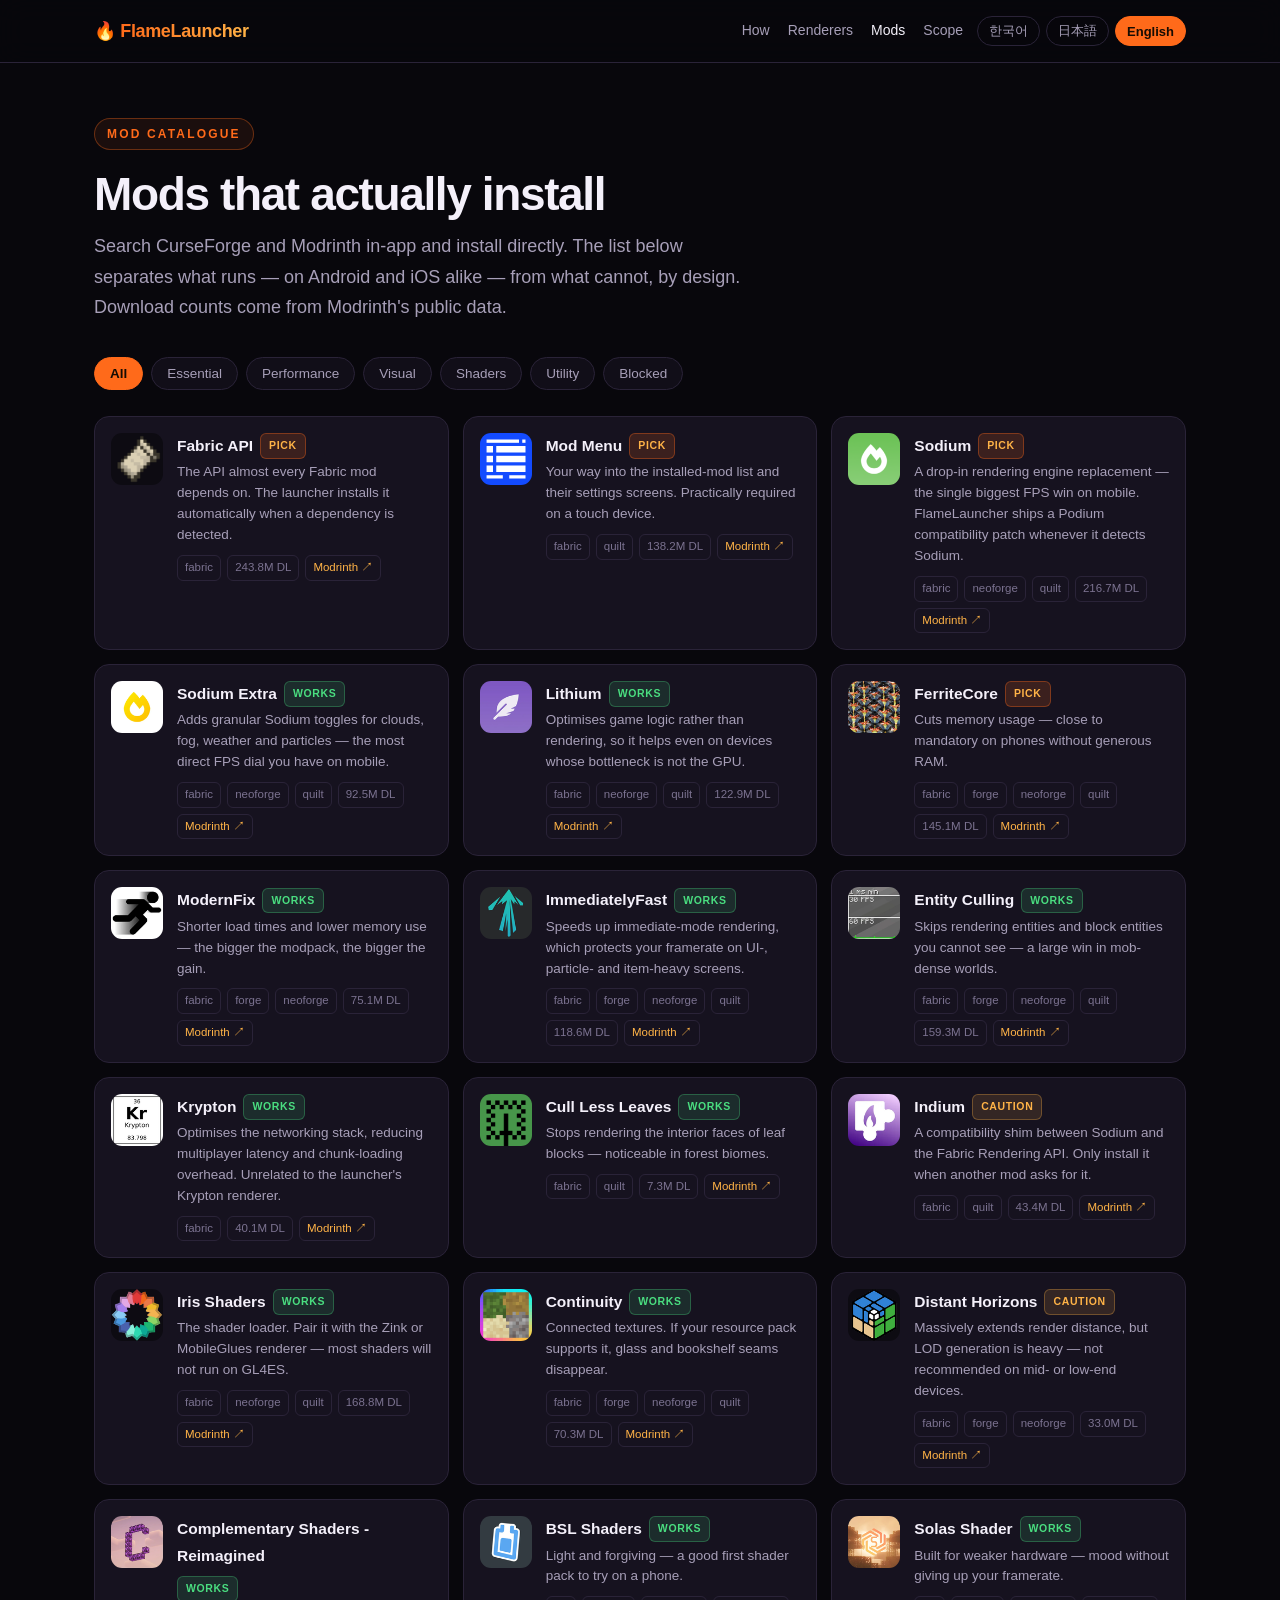
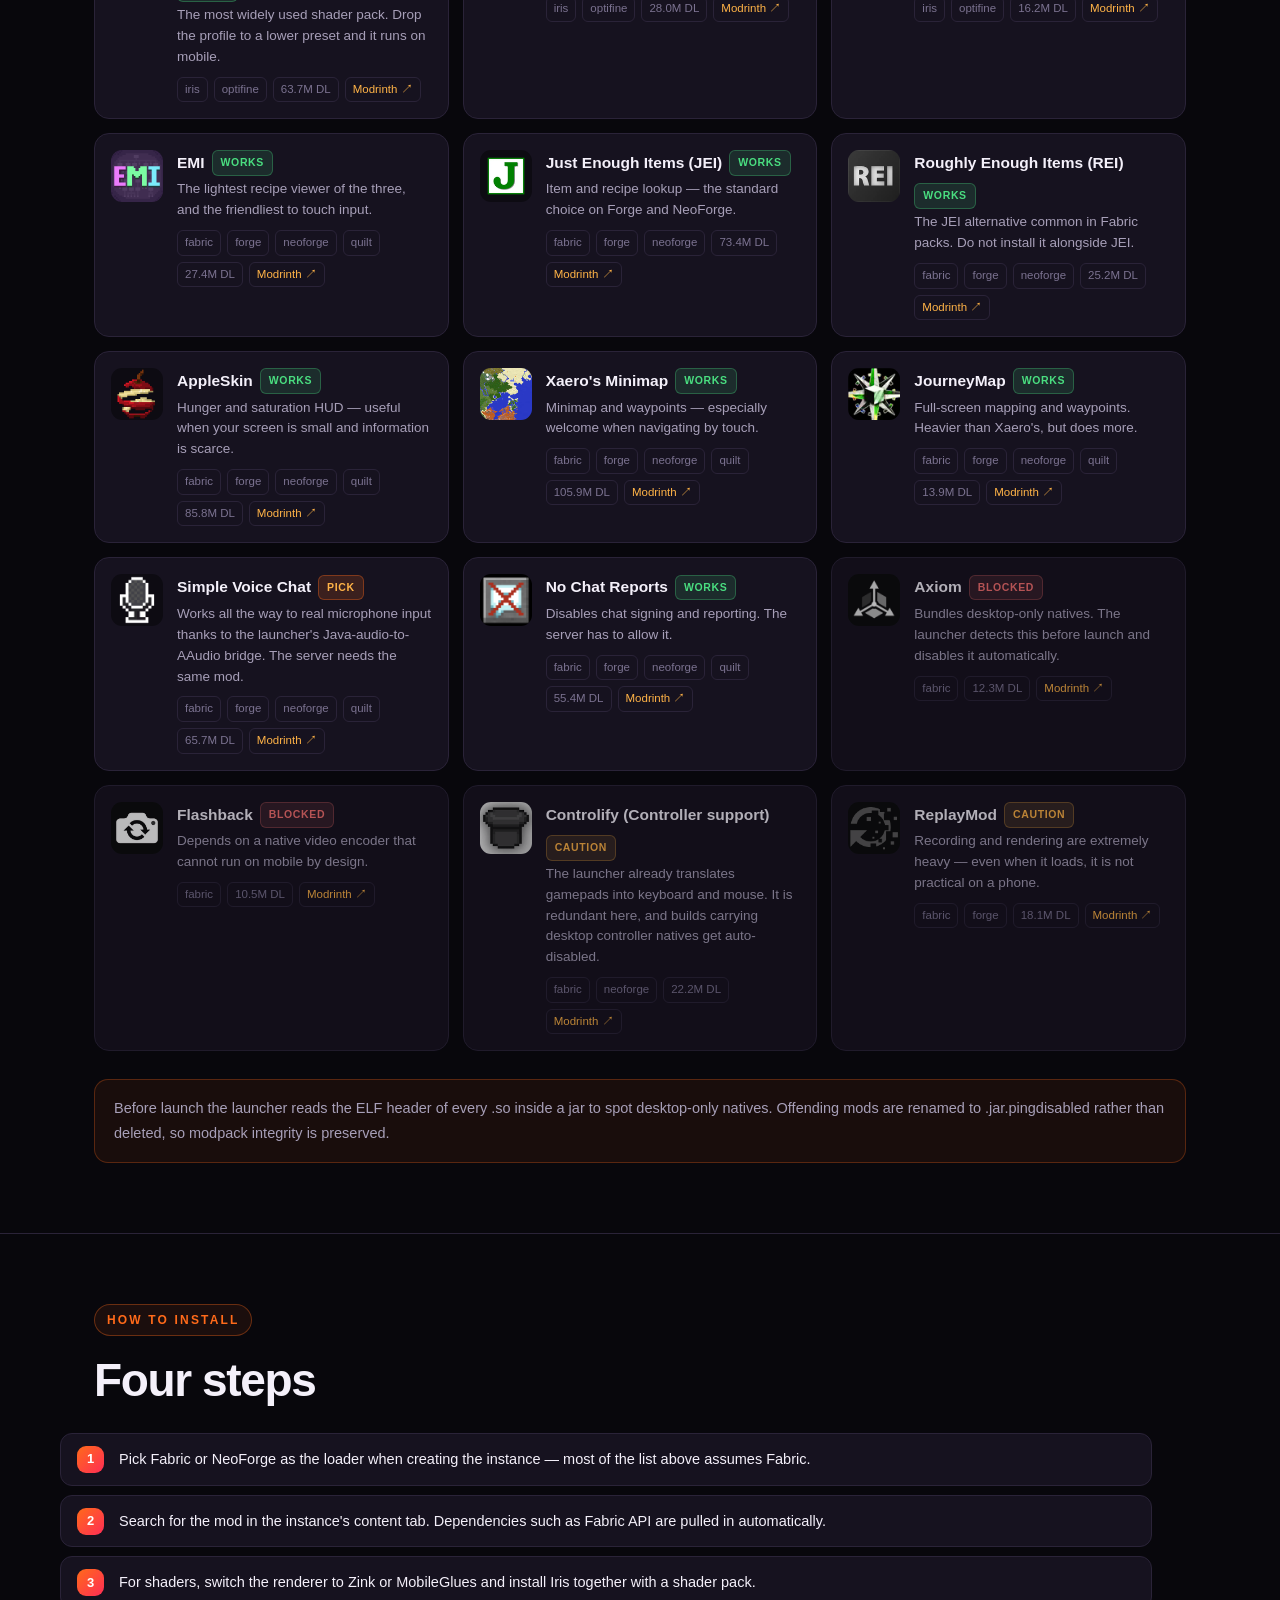
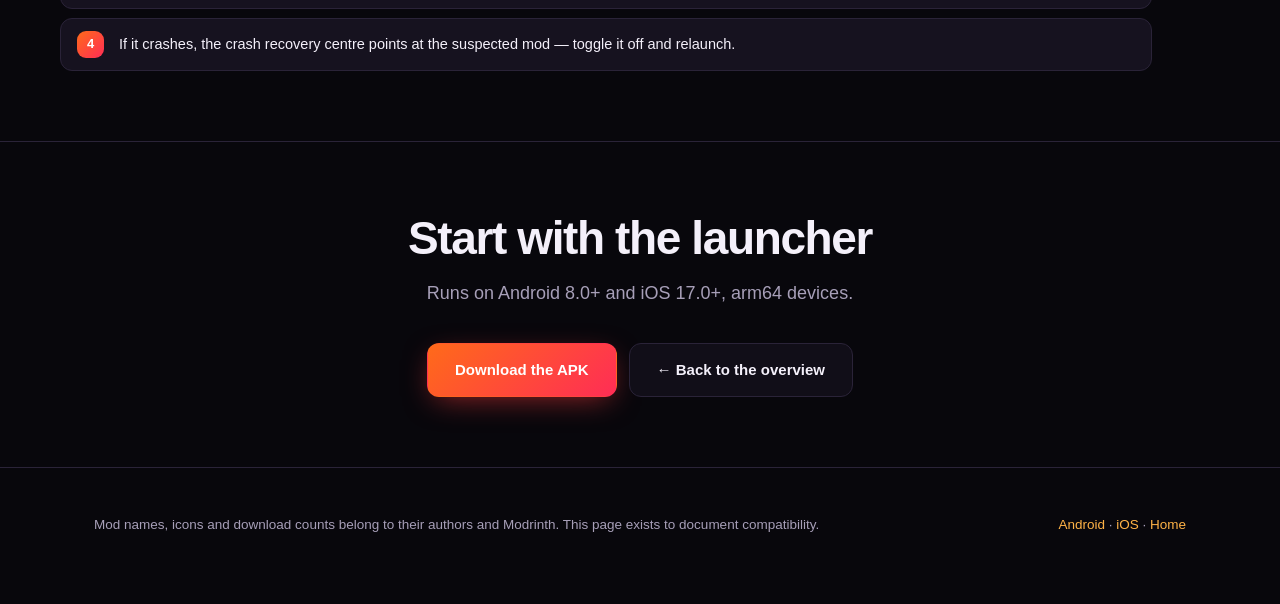
==== mods.html @ 9fa82dcd "feat: 소개 사이트를 안드로이드·iOS 양쪽으로 확장 기존 사이트는 안드로이드 전용이었다. 두 앱이 같은 규칙으로 도는 만큼 한 페이지에 묶되, OS 가 허락하는 범위가 다른 " ====
<!doctype html>
<html lang="ko">
<head>
<meta charset="utf-8">
<meta name="viewport" content="width=device-width, initial-scale=1">
<title>설치 가능한 모드 — FlameLauncher</title>
<meta name="description" content="FlameLauncher 에서 실제로 동작하는 모드와 셰이더팩, 그리고 원리적으로 실행되지 않는 모드 목록.">
<meta property="og:title" content="FlameLauncher — Mods that work">
<meta property="og:description" content="Which Minecraft mods actually run on Android and iOS through FlameLauncher, and which cannot.">
<link rel="icon" href="data:image/svg+xml,<svg xmlns='http://www.w3.org/2000/svg' viewBox='0 0 100 100'><text y='.9em' font-size='90'>🔥</text></svg>">
<link rel="stylesheet" href="style.css">
</head>
<body>

<div id="bar"></div>

<nav><div class="wrap">
  <a class="brand" href="./">🔥 <em>FlameLauncher</em></a>
  <div class="navlinks">
    <a href="./#how"    data-ko="구조"   data-ja="仕組み" data-en="How"></a>
    <a href="./#render" data-ko="렌더러" data-ja="レンダラー" data-en="Renderers"></a>
    <a href="mods.html" aria-current="page" data-ko="모드" data-ja="MOD" data-en="Mods"></a>
    <a href="./#scope"  data-ko="지원범위" data-ja="対応範囲" data-en="Scope"></a>
  </div>
  <div class="langs">
    <button data-lang="ko" aria-pressed="true">한국어</button>
    <button data-lang="ja" aria-pressed="false">日本語</button>
    <button data-lang="en" aria-pressed="false">English</button>
  </div>
</div></nav>

<section class="sec">
  <div class="wrap">
    <span class="kicker rv" data-ko="모드 카탈로그" data-ja="MOD カタログ" data-en="Mod catalogue"></span>
    <h2 class="rv" data-ko="실제로 설치되는 모드" data-ja="実際に導入できる MOD" data-en="Mods that actually install"></h2>
    <p class="lead rv"
       data-ko="앱 안에서 CurseForge · Modrinth 를 검색해 바로 설치합니다. 아래 목록은 안드로이드에서 동작이 확인된 것과, 원리적으로 안 되는 것을 구분해 정리한 것입니다. 다운로드 수는 Modrinth 공개 데이터 기준입니다."
       data-ja="アプリ内で CurseForge・Modrinth を検索してそのまま導入できます。以下は動作するものと、原理的に動かないものを分けた一覧です（Android・iOS 共通）。ダウンロード数は Modrinth の公開データに基づきます。"
       data-en="Search CurseForge and Modrinth in-app and install directly. The list below separates what runs — on Android and iOS alike — from what cannot, by design. Download counts come from Modrinth's public data."></p>

    <div class="filters rv">
      <button data-cat="all" aria-pressed="true" data-ko="전체" data-ja="すべて" data-en="All"></button>
      <button data-cat="core"    aria-pressed="false" data-ko="필수" data-ja="必須" data-en="Essential"></button>
      <button data-cat="perf"    aria-pressed="false" data-ko="성능" data-ja="性能" data-en="Performance"></button>
      <button data-cat="visual"  aria-pressed="false" data-ko="그래픽" data-ja="グラフィック" data-en="Visual"></button>
      <button data-cat="shader"  aria-pressed="false" data-ko="셰이더팩" data-ja="シェーダー" data-en="Shaders"></button>
      <button data-cat="util"    aria-pressed="false" data-ko="편의" data-ja="便利" data-en="Utility"></button>
      <button data-cat="blocked" aria-pressed="false" data-ko="호환 불가" data-ja="非対応" data-en="Blocked"></button>
    </div>

    <div class="mods">
      <div class="mod rv" id="fabric-api" data-cat="core all">
        <img src="img/mods/fabric-api.png" alt="Fabric API" loading="lazy" width="52" height="52">
        <div>
          <h3>Fabric API <span class="pill must" data-ko="추천" data-ja="おすすめ" data-en="Pick">추천</span></h3>
          <p data-ko="거의 모든 Fabric 모드가 전제로 삼는 API. 런처가 의존성을 감지하면 자동으로 설치합니다." data-ja="ほぼ全ての Fabric MOD が前提とする API。ランチャーが依存関係を検出すると自動で導入します。" data-en="The API almost every Fabric mod depends on. The launcher installs it automatically when a dependency is detected."></p>
          <div class="meta"><span>fabric</span><span>243.8M DL</span>
            <span><a href="https://modrinth.com/mod/fabric-api" target="_blank" rel="noopener">Modrinth ↗</a></span></div>
        </div>
      </div>
      <div class="mod rv" id="modmenu" data-cat="core all">
        <img src="img/mods/modmenu.png" alt="Mod Menu" loading="lazy" width="52" height="52">
        <div>
          <h3>Mod Menu <span class="pill must" data-ko="추천" data-ja="おすすめ" data-en="Pick">추천</span></h3>
          <p data-ko="설치한 모드 목록과 설정 화면으로 들어가는 입구. 터치 환경에서는 사실상 필수입니다." data-ja="導入済み MOD の一覧と設定画面への入口。タッチ環境では事実上必須です。" data-en="Your way into the installed-mod list and their settings screens. Practically required on a touch device."></p>
          <div class="meta"><span>fabric</span> <span>quilt</span><span>138.2M DL</span>
            <span><a href="https://modrinth.com/mod/modmenu" target="_blank" rel="noopener">Modrinth ↗</a></span></div>
        </div>
      </div>
      <div class="mod rv" id="sodium" data-cat="perf all">
        <img src="img/mods/sodium.webp" alt="Sodium" loading="lazy" width="52" height="52">
        <div>
          <h3>Sodium <span class="pill must" data-ko="추천" data-ja="おすすめ" data-en="Pick">추천</span></h3>
          <p data-ko="렌더링 엔진 교체. 모바일에서 체감 차이가 가장 큰 모드입니다. FlameLauncher 는 Sodium 을 감지하면 Podium 호환 패치를 함께 넣어줍니다." data-ja="レンダリングエンジンの置き換え。モバイルで最も体感差が大きい MOD です。FlameLauncher は Sodium を検出すると Podium 互換パッチを同梱します。" data-en="A drop-in rendering engine replacement — the single biggest FPS win on mobile. FlameLauncher ships a Podium compatibility patch whenever it detects Sodium."></p>
          <div class="meta"><span>fabric</span> <span>neoforge</span> <span>quilt</span><span>216.7M DL</span>
            <span><a href="https://modrinth.com/mod/sodium" target="_blank" rel="noopener">Modrinth ↗</a></span></div>
        </div>
      </div>
      <div class="mod rv" id="sodium-extra" data-cat="perf visual all">
        <img src="img/mods/sodium-extra.webp" alt="Sodium Extra" loading="lazy" width="52" height="52">
        <div>
          <h3>Sodium Extra <span class="pill good" data-ko="동작" data-ja="動作" data-en="Works">동작</span></h3>
          <p data-ko="Sodium 부가 옵션. 구름 · 안개 · 날씨 · 파티클을 개별로 끌 수 있어 모바일 FPS 조정에 직접 쓰입니다." data-ja="Sodium の追加オプション。雲・霧・天候・パーティクルを個別に切れるので、モバイルの FPS 調整に直結します。" data-en="Adds granular Sodium toggles for clouds, fog, weather and particles — the most direct FPS dial you have on mobile."></p>
          <div class="meta"><span>fabric</span> <span>neoforge</span> <span>quilt</span><span>92.5M DL</span>
            <span><a href="https://modrinth.com/mod/sodium-extra" target="_blank" rel="noopener">Modrinth ↗</a></span></div>
        </div>
      </div>
      <div class="mod rv" id="lithium" data-cat="perf all">
        <img src="img/mods/lithium.webp" alt="Lithium" loading="lazy" width="52" height="52">
        <div>
          <h3>Lithium <span class="pill good" data-ko="동작" data-ja="動作" data-en="Works">동작</span></h3>
          <p data-ko="게임 로직 최적화. 렌더링이 아니라 틱 처리를 줄여서, GPU 가 약한 기기에서도 효과가 있습니다." data-ja="ゲームロジックの最適化。描画ではなくティック処理を軽くするため、GPU が弱い端末でも効果があります。" data-en="Optimises game logic rather than rendering, so it helps even on devices whose bottleneck is not the GPU."></p>
          <div class="meta"><span>fabric</span> <span>neoforge</span> <span>quilt</span><span>122.9M DL</span>
            <span><a href="https://modrinth.com/mod/lithium" target="_blank" rel="noopener">Modrinth ↗</a></span></div>
        </div>
      </div>
      <div class="mod rv" id="ferrite-core" data-cat="perf all">
        <img src="img/mods/ferrite-core.webp" alt="FerriteCore" loading="lazy" width="52" height="52">
        <div>
          <h3>FerriteCore <span class="pill must" data-ko="추천" data-ja="おすすめ" data-en="Pick">추천</span></h3>
          <p data-ko="메모리 사용량 감소. 램이 넉넉하지 않은 폰에서는 사실상 필수입니다." data-ja="メモリ使用量の削減。RAM に余裕のないスマホでは事実上必須です。" data-en="Cuts memory usage — close to mandatory on phones without generous RAM."></p>
          <div class="meta"><span>fabric</span> <span>forge</span> <span>neoforge</span> <span>quilt</span><span>145.1M DL</span>
            <span><a href="https://modrinth.com/mod/ferrite-core" target="_blank" rel="noopener">Modrinth ↗</a></span></div>
        </div>
      </div>
      <div class="mod rv" id="modernfix" data-cat="perf all">
        <img src="img/mods/modernfix.webp" alt="ModernFix" loading="lazy" width="52" height="52">
        <div>
          <h3>ModernFix <span class="pill good" data-ko="동작" data-ja="動作" data-en="Works">동작</span></h3>
          <p data-ko="로딩 시간 단축과 메모리 절감. 모드팩이 클수록 차이가 커집니다." data-ja="起動時間の短縮とメモリ削減。モドパックが大きいほど差が出ます。" data-en="Shorter load times and lower memory use — the bigger the modpack, the bigger the gain."></p>
          <div class="meta"><span>fabric</span> <span>forge</span> <span>neoforge</span><span>75.1M DL</span>
            <span><a href="https://modrinth.com/mod/modernfix" target="_blank" rel="noopener">Modrinth ↗</a></span></div>
        </div>
      </div>
      <div class="mod rv" id="immediatelyfast" data-cat="perf all">
        <img src="img/mods/immediatelyfast.webp" alt="ImmediatelyFast" loading="lazy" width="52" height="52">
        <div>
          <h3>ImmediatelyFast <span class="pill good" data-ko="동작" data-ja="動作" data-en="Works">동작</span></h3>
          <p data-ko="즉시 모드 렌더링 가속. UI · 파티클 · 아이템 표시가 많은 화면에서 프레임을 지켜줍니다." data-ja="イミディエイトモード描画の高速化。UI・パーティクル・アイテム表示が多い場面でフレームを守ります。" data-en="Speeds up immediate-mode rendering, which protects your framerate on UI-, particle- and item-heavy screens."></p>
          <div class="meta"><span>fabric</span> <span>forge</span> <span>neoforge</span> <span>quilt</span><span>118.6M DL</span>
            <span><a href="https://modrinth.com/mod/immediatelyfast" target="_blank" rel="noopener">Modrinth ↗</a></span></div>
        </div>
      </div>
      <div class="mod rv" id="entityculling" data-cat="perf all">
        <img src="img/mods/entityculling.webp" alt="Entity Culling" loading="lazy" width="52" height="52">
        <div>
          <h3>Entity Culling <span class="pill good" data-ko="동작" data-ja="動作" data-en="Works">동작</span></h3>
          <p data-ko="보이지 않는 엔티티와 블록엔티티를 렌더에서 제외합니다. 몹이 많은 월드에서 효과가 큽니다." data-ja="見えないエンティティ・ブロックエンティティを描画から除外。Mob が多いワールドで効果的です。" data-en="Skips rendering entities and block entities you cannot see — a large win in mob-dense worlds."></p>
          <div class="meta"><span>fabric</span> <span>forge</span> <span>neoforge</span> <span>quilt</span><span>159.3M DL</span>
            <span><a href="https://modrinth.com/mod/entityculling" target="_blank" rel="noopener">Modrinth ↗</a></span></div>
        </div>
      </div>
      <div class="mod rv" id="krypton" data-cat="perf all">
        <img src="img/mods/krypton.webp" alt="Krypton" loading="lazy" width="52" height="52">
        <div>
          <h3>Krypton <span class="pill good" data-ko="동작" data-ja="動作" data-en="Works">동작</span></h3>
          <p data-ko="네트워크 스택 최적화. 멀티플레이 지연과 청크 수신 부하를 줄입니다. 런처의 Krypton 렌더러와는 다른 모드입니다." data-ja="ネットワークスタックの最適化。マルチプレイの遅延とチャンク受信の負荷を減らします。ランチャーの Krypton レンダラーとは別物です。" data-en="Optimises the networking stack, reducing multiplayer latency and chunk-loading overhead. Unrelated to the launcher&#x27;s Krypton renderer."></p>
          <div class="meta"><span>fabric</span><span>40.1M DL</span>
            <span><a href="https://modrinth.com/mod/krypton" target="_blank" rel="noopener">Modrinth ↗</a></span></div>
        </div>
      </div>
      <div class="mod rv" id="cull-less-leaves" data-cat="perf all">
        <img src="img/mods/cull-less-leaves.png" alt="Cull Less Leaves" loading="lazy" width="52" height="52">
        <div>
          <h3>Cull Less Leaves <span class="pill good" data-ko="동작" data-ja="動作" data-en="Works">동작</span></h3>
          <p data-ko="나뭇잎 내부 면을 렌더하지 않습니다. 숲 지역 프레임에 도움이 됩니다." data-ja="葉ブロックの内側の面を描画しません。森林バイオームのフレームに効きます。" data-en="Stops rendering the interior faces of leaf blocks — noticeable in forest biomes."></p>
          <div class="meta"><span>fabric</span> <span>quilt</span><span>7.3M DL</span>
            <span><a href="https://modrinth.com/mod/cull-less-leaves" target="_blank" rel="noopener">Modrinth ↗</a></span></div>
        </div>
      </div>
      <div class="mod rv" id="indium" data-cat="perf all">
        <img src="img/mods/indium.webp" alt="Indium" loading="lazy" width="52" height="52">
        <div>
          <h3>Indium <span class="pill care" data-ko="주의" data-ja="注意" data-en="Caution">주의</span></h3>
          <p data-ko="Sodium 과 Fabric Rendering API 를 이어주는 호환 레이어. 이걸 요구하는 모드가 있을 때만 넣으세요." data-ja="Sodium と Fabric Rendering API を繋ぐ互換レイヤー。これを要求する MOD がある場合だけ入れてください。" data-en="A compatibility shim between Sodium and the Fabric Rendering API. Only install it when another mod asks for it."></p>
          <div class="meta"><span>fabric</span> <span>quilt</span><span>43.4M DL</span>
            <span><a href="https://modrinth.com/mod/indium" target="_blank" rel="noopener">Modrinth ↗</a></span></div>
        </div>
      </div>
      <div class="mod rv" id="iris" data-cat="visual all">
        <img src="img/mods/iris.webp" alt="Iris Shaders" loading="lazy" width="52" height="52">
        <div>
          <h3>Iris Shaders <span class="pill good" data-ko="동작" data-ja="動作" data-en="Works">동작</span></h3>
          <p data-ko="셰이더 로더. Zink 또는 MobileGlues 렌더러와 함께 쓰세요. GL4ES 에서는 대부분의 셰이더가 동작하지 않습니다." data-ja="シェーダーローダー。Zink または MobileGlues レンダラーと併用してください。GL4ES ではほとんどのシェーダーが動きません。" data-en="The shader loader. Pair it with the Zink or MobileGlues renderer — most shaders will not run on GL4ES."></p>
          <div class="meta"><span>fabric</span> <span>neoforge</span> <span>quilt</span><span>168.8M DL</span>
            <span><a href="https://modrinth.com/mod/iris" target="_blank" rel="noopener">Modrinth ↗</a></span></div>
        </div>
      </div>
      <div class="mod rv" id="continuity" data-cat="visual all">
        <img src="img/mods/continuity.png" alt="Continuity" loading="lazy" width="52" height="52">
        <div>
          <h3>Continuity <span class="pill good" data-ko="동작" data-ja="動作" data-en="Works">동작</span></h3>
          <p data-ko="연결된 텍스처(CTM). 리소스팩이 지원하면 유리·책장 이음매가 사라집니다." data-ja="コネクテッドテクスチャ(CTM)。リソースパックが対応していればガラスや本棚の継ぎ目が消えます。" data-en="Connected textures. If your resource pack supports it, glass and bookshelf seams disappear."></p>
          <div class="meta"><span>fabric</span> <span>forge</span> <span>neoforge</span> <span>quilt</span><span>70.3M DL</span>
            <span><a href="https://modrinth.com/mod/continuity" target="_blank" rel="noopener">Modrinth ↗</a></span></div>
        </div>
      </div>
      <div class="mod rv" id="distanthorizons" data-cat="visual all">
        <img src="img/mods/distanthorizons.webp" alt="Distant Horizons" loading="lazy" width="52" height="52">
        <div>
          <h3>Distant Horizons <span class="pill care" data-ko="주의" data-ja="注意" data-en="Caution">주의</span></h3>
          <p data-ko="렌더 거리를 크게 늘립니다. 다만 LOD 생성이 무거워 중저가 기기에서는 권장하지 않습니다." data-ja="描画距離を大幅に伸ばします。ただし LOD 生成が重く、ミドル〜ローエンド端末では推奨しません。" data-en="Massively extends render distance, but LOD generation is heavy — not recommended on mid- or low-end devices."></p>
          <div class="meta"><span>fabric</span> <span>forge</span> <span>neoforge</span><span>33.0M DL</span>
            <span><a href="https://modrinth.com/mod/distanthorizons" target="_blank" rel="noopener">Modrinth ↗</a></span></div>
        </div>
      </div>
      <div class="mod rv" id="complementary-reimagined" data-cat="shader all">
        <img src="img/mods/complementary-reimagined.webp" alt="Complementary Shaders - Reimagined" loading="lazy" width="52" height="52">
        <div>
          <h3>Complementary Shaders - Reimagined <span class="pill good" data-ko="동작" data-ja="動作" data-en="Works">동작</span></h3>
          <p data-ko="가장 널리 쓰이는 셰이더팩. 프로필을 낮게 잡으면 모바일에서도 돌아갑니다." data-ja="最も広く使われているシェーダーパック。プロファイルを低く設定すればモバイルでも動きます。" data-en="The most widely used shader pack. Drop the profile to a lower preset and it runs on mobile."></p>
          <div class="meta"><span>iris</span> <span>optifine</span><span>63.7M DL</span>
            <span><a href="https://modrinth.com/shader/complementary-reimagined" target="_blank" rel="noopener">Modrinth ↗</a></span></div>
        </div>
      </div>
      <div class="mod rv" id="bsl-shaders" data-cat="shader all">
        <img src="img/mods/bsl-shaders.webp" alt="BSL Shaders" loading="lazy" width="52" height="52">
        <div>
          <h3>BSL Shaders <span class="pill good" data-ko="동작" data-ja="動作" data-en="Works">동작</span></h3>
          <p data-ko="가볍고 무난한 셰이더팩. 모바일 셰이더 입문에 적당합니다." data-ja="軽くて無難なシェーダーパック。モバイルでシェーダーを試す入門に向いています。" data-en="Light and forgiving — a good first shader pack to try on a phone."></p>
          <div class="meta"><span>iris</span> <span>optifine</span><span>28.0M DL</span>
            <span><a href="https://modrinth.com/shader/bsl-shaders" target="_blank" rel="noopener">Modrinth ↗</a></span></div>
        </div>
      </div>
      <div class="mod rv" id="solas-shader" data-cat="shader all">
        <img src="img/mods/solas-shader.webp" alt="Solas Shader" loading="lazy" width="52" height="52">
        <div>
          <h3>Solas Shader <span class="pill good" data-ko="동작" data-ja="動作" data-en="Works">동작</span></h3>
          <p data-ko="저사양 지향 셰이더팩. 프레임을 지키면서 분위기를 바꾸고 싶을 때." data-ja="低スペック志向のシェーダーパック。フレームを保ちつつ雰囲気を変えたいときに。" data-en="Built for weaker hardware — mood without giving up your framerate."></p>
          <div class="meta"><span>iris</span> <span>optifine</span><span>16.2M DL</span>
            <span><a href="https://modrinth.com/shader/solas-shader" target="_blank" rel="noopener">Modrinth ↗</a></span></div>
        </div>
      </div>
      <div class="mod rv" id="emi" data-cat="util all">
        <img src="img/mods/emi.webp" alt="EMI" loading="lazy" width="52" height="52">
        <div>
          <h3>EMI <span class="pill good" data-ko="동작" data-ja="動作" data-en="Works">동작</span></h3>
          <p data-ko="가장 가벼운 레시피 뷰어. 터치 조작과 궁합이 좋습니다." data-ja="最も軽量なレシピビューア。タッチ操作との相性が良いです。" data-en="The lightest recipe viewer of the three, and the friendliest to touch input."></p>
          <div class="meta"><span>fabric</span> <span>forge</span> <span>neoforge</span> <span>quilt</span><span>27.4M DL</span>
            <span><a href="https://modrinth.com/mod/emi" target="_blank" rel="noopener">Modrinth ↗</a></span></div>
        </div>
      </div>
      <div class="mod rv" id="jei" data-cat="util all">
        <img src="img/mods/jei.webp" alt="Just Enough Items (JEI)" loading="lazy" width="52" height="52">
        <div>
          <h3>Just Enough Items (JEI) <span class="pill good" data-ko="동작" data-ja="動作" data-en="Works">동작</span></h3>
          <p data-ko="아이템·레시피 조회. Forge/NeoForge 쪽 표준입니다." data-ja="アイテム・レシピ検索。Forge/NeoForge 側の定番です。" data-en="Item and recipe lookup — the standard choice on Forge and NeoForge."></p>
          <div class="meta"><span>fabric</span> <span>forge</span> <span>neoforge</span><span>73.4M DL</span>
            <span><a href="https://modrinth.com/mod/jei" target="_blank" rel="noopener">Modrinth ↗</a></span></div>
        </div>
      </div>
      <div class="mod rv" id="rei" data-cat="util all">
        <img src="img/mods/rei.webp" alt="Roughly Enough Items (REI)" loading="lazy" width="52" height="52">
        <div>
          <h3>Roughly Enough Items (REI) <span class="pill good" data-ko="동작" data-ja="動作" data-en="Works">동작</span></h3>
          <p data-ko="JEI 대안. Fabric 모드팩에서 자주 쓰입니다. JEI 와 동시에 넣지 마세요." data-ja="JEI の代替。Fabric モドパックでよく使われます。JEI と同時に入れないでください。" data-en="The JEI alternative common in Fabric packs. Do not install it alongside JEI."></p>
          <div class="meta"><span>fabric</span> <span>forge</span> <span>neoforge</span><span>25.2M DL</span>
            <span><a href="https://modrinth.com/mod/rei" target="_blank" rel="noopener">Modrinth ↗</a></span></div>
        </div>
      </div>
      <div class="mod rv" id="appleskin" data-cat="util all">
        <img src="img/mods/appleskin.png" alt="AppleSkin" loading="lazy" width="52" height="52">
        <div>
          <h3>AppleSkin <span class="pill good" data-ko="동작" data-ja="動作" data-en="Works">동작</span></h3>
          <p data-ko="허기·포화도 HUD. 작은 화면에서 정보를 더 얻는 데 유용합니다." data-ja="満腹度・隠し満腹度の HUD。小さい画面で情報を増やすのに便利です。" data-en="Hunger and saturation HUD — useful when your screen is small and information is scarce."></p>
          <div class="meta"><span>fabric</span> <span>forge</span> <span>neoforge</span> <span>quilt</span><span>85.8M DL</span>
            <span><a href="https://modrinth.com/mod/appleskin" target="_blank" rel="noopener">Modrinth ↗</a></span></div>
        </div>
      </div>
      <div class="mod rv" id="xaeros-minimap" data-cat="util all">
        <img src="img/mods/xaeros-minimap.webp" alt="Xaero&#x27;s Minimap" loading="lazy" width="52" height="52">
        <div>
          <h3>Xaero&#x27;s Minimap <span class="pill good" data-ko="동작" data-ja="動作" data-en="Works">동작</span></h3>
          <p data-ko="미니맵과 웨이포인트. 터치로 길 찾기가 번거로울 때 특히 유용합니다." data-ja="ミニマップとウェイポイント。タッチでの道探しが面倒なときに特に有効です。" data-en="Minimap and waypoints — especially welcome when navigating by touch."></p>
          <div class="meta"><span>fabric</span> <span>forge</span> <span>neoforge</span> <span>quilt</span><span>105.9M DL</span>
            <span><a href="https://modrinth.com/mod/xaeros-minimap" target="_blank" rel="noopener">Modrinth ↗</a></span></div>
        </div>
      </div>
      <div class="mod rv" id="journeymap" data-cat="util all">
        <img src="img/mods/journeymap.webp" alt="JourneyMap" loading="lazy" width="52" height="52">
        <div>
          <h3>JourneyMap <span class="pill good" data-ko="동작" data-ja="動作" data-en="Works">동작</span></h3>
          <p data-ko="전체 지도와 웨이포인트. Xaero 보다 무겁지만 기능이 많습니다." data-ja="フルマップとウェイポイント。Xaero より重いですが機能は豊富です。" data-en="Full-screen mapping and waypoints. Heavier than Xaero&#x27;s, but does more."></p>
          <div class="meta"><span>fabric</span> <span>forge</span> <span>neoforge</span> <span>quilt</span><span>13.9M DL</span>
            <span><a href="https://modrinth.com/mod/journeymap" target="_blank" rel="noopener">Modrinth ↗</a></span></div>
        </div>
      </div>
      <div class="mod rv" id="simple-voice-chat" data-cat="util all">
        <img src="img/mods/simple-voice-chat.png" alt="Simple Voice Chat" loading="lazy" width="52" height="52">
        <div>
          <h3>Simple Voice Chat <span class="pill must" data-ko="추천" data-ja="おすすめ" data-en="Pick">추천</span></h3>
          <p data-ko="런처의 마이크 브릿지(자바 오디오 → AAudio)로 실제 음성 입력까지 동작합니다. 서버에도 같은 모드가 필요합니다." data-ja="ランチャーのマイクブリッジ（Java オーディオ → AAudio）により、実際の音声入力まで動作します。サーバー側にも同じ MOD が必要です。" data-en="Works all the way to real microphone input thanks to the launcher&#x27;s Java-audio-to-AAudio bridge. The server needs the same mod."></p>
          <div class="meta"><span>fabric</span> <span>forge</span> <span>neoforge</span> <span>quilt</span><span>65.7M DL</span>
            <span><a href="https://modrinth.com/mod/simple-voice-chat" target="_blank" rel="noopener">Modrinth ↗</a></span></div>
        </div>
      </div>
      <div class="mod rv" id="no-chat-reports" data-cat="util all">
        <img src="img/mods/no-chat-reports.png" alt="No Chat Reports" loading="lazy" width="52" height="52">
        <div>
          <h3>No Chat Reports <span class="pill good" data-ko="동작" data-ja="動作" data-en="Works">동작</span></h3>
          <p data-ko="채팅 서명·신고 기능 비활성화. 서버가 허용해야 합니다." data-ja="チャット署名・報告機能の無効化。サーバー側の許可が必要です。" data-en="Disables chat signing and reporting. The server has to allow it."></p>
          <div class="meta"><span>fabric</span> <span>forge</span> <span>neoforge</span> <span>quilt</span><span>55.4M DL</span>
            <span><a href="https://modrinth.com/mod/no-chat-reports" target="_blank" rel="noopener">Modrinth ↗</a></span></div>
        </div>
      </div>
      <div class="mod rv blocked" id="axiom" data-cat="blocked all">
        <img src="img/mods/axiom.png" alt="Axiom" loading="lazy" width="52" height="52">
        <div>
          <h3>Axiom <span class="pill bad" data-ko="불가" data-ja="不可" data-en="Blocked">불가</span></h3>
          <p data-ko="데스크톱 전용 네이티브를 번들합니다. 런처가 설치 전에 감지해 자동 비활성화합니다." data-ja="デスクトップ専用ネイティブを同梱しています。ランチャーが導入前に検出して自動で無効化します。" data-en="Bundles desktop-only natives. The launcher detects this before launch and disables it automatically."></p>
          <div class="meta"><span>fabric</span><span>12.3M DL</span>
            <span><a href="https://modrinth.com/mod/axiom" target="_blank" rel="noopener">Modrinth ↗</a></span></div>
        </div>
      </div>
      <div class="mod rv blocked" id="flashback" data-cat="blocked all">
        <img src="img/mods/flashback.webp" alt="Flashback" loading="lazy" width="52" height="52">
        <div>
          <h3>Flashback <span class="pill bad" data-ko="불가" data-ja="不可" data-en="Blocked">불가</span></h3>
          <p data-ko="네이티브 영상 인코더에 의존합니다. 모바일에서는 원리적으로 실행되지 않습니다." data-ja="ネイティブの映像エンコーダーに依存します。モバイルでは原理的に動作しません。" data-en="Depends on a native video encoder that cannot run on mobile by design."></p>
          <div class="meta"><span>fabric</span><span>10.5M DL</span>
            <span><a href="https://modrinth.com/mod/flashback" target="_blank" rel="noopener">Modrinth ↗</a></span></div>
        </div>
      </div>
      <div class="mod rv blocked" id="controlify" data-cat="blocked all">
        <img src="img/mods/controlify.webp" alt="Controlify (Controller support)" loading="lazy" width="52" height="52">
        <div>
          <h3>Controlify (Controller support) <span class="pill care" data-ko="주의" data-ja="注意" data-en="Caution">주의</span></h3>
          <p data-ko="런처가 이미 게임패드를 키보드·마우스로 변환합니다. 중복이며, 데스크톱 컨트롤러 네이티브를 물고 있는 빌드는 자동 비활성화됩니다." data-ja="ランチャーが既にゲームパッドをキーボード・マウスへ変換します。重複であり、デスクトップ用コントローラーネイティブを含むビルドは自動で無効化されます。" data-en="The launcher already translates gamepads into keyboard and mouse. It is redundant here, and builds carrying desktop controller natives get auto-disabled."></p>
          <div class="meta"><span>fabric</span> <span>neoforge</span><span>22.2M DL</span>
            <span><a href="https://modrinth.com/mod/controlify" target="_blank" rel="noopener">Modrinth ↗</a></span></div>
        </div>
      </div>
      <div class="mod rv blocked" id="replaymod" data-cat="blocked all">
        <img src="img/mods/replaymod.png" alt="ReplayMod" loading="lazy" width="52" height="52">
        <div>
          <h3>ReplayMod <span class="pill care" data-ko="주의" data-ja="注意" data-en="Caution">주의</span></h3>
          <p data-ko="녹화·렌더링이 매우 무겁습니다. 실행되더라도 모바일에서 실용적이지 않습니다." data-ja="録画・レンダリングが非常に重く、動いたとしてもモバイルでは実用的ではありません。" data-en="Recording and rendering are extremely heavy — even when it loads, it is not practical on a phone."></p>
          <div class="meta"><span>fabric</span> <span>forge</span><span>18.1M DL</span>
            <span><a href="https://modrinth.com/mod/replaymod" target="_blank" rel="noopener">Modrinth ↗</a></span></div>
        </div>
      </div>    </div>

    <div class="warn rv" style="margin-top:28px"
      data-ko="런처는 설치 전에 jar 안 .so 파일의 ELF 헤더를 읽어 데스크톱 전용 네이티브를 판별합니다. 걸린 모드는 삭제하지 않고 .jar.pingdisabled 로 이름만 바꾸므로, 모드팩 무결성은 그대로 유지됩니다."
      data-ja="ランチャーは導入前に jar 内の .so の ELF ヘッダーを読み、デスクトップ専用ネイティブを判別します。該当 MOD は削除せず .jar.pingdisabled にリネームするだけなので、モドパックの整合性は保たれます。"
      data-en="Before launch the launcher reads the ELF header of every .so inside a jar to spot desktop-only natives. Offending mods are renamed to .jar.pingdisabled rather than deleted, so modpack integrity is preserved."></div>
  </div>
</section>

<section class="sec">
  <div class="wrap">
    <span class="kicker rv" data-ko="설치 방법" data-ja="導入方法" data-en="How to install"></span>
    <h2 class="rv" data-ko="네 단계면 끝납니다" data-ja="4 ステップで完了" data-en="Four steps"></h2>
    <ol class="flow" style="margin-top:26px">
      <li class="rv left" data-ko="인스턴스를 만들 때 로더를 Fabric 또는 NeoForge 로 고릅니다. 위 목록 대부분이 Fabric 기준입니다."
          data-ja="インスタンス作成時にローダーを Fabric または NeoForge にします。上記のほとんどは Fabric 前提です。"
          data-en="Pick Fabric or NeoForge as the loader when creating the instance — most of the list above assumes Fabric."></li>
      <li class="rv left" data-ko="인스턴스 화면의 콘텐츠 탭에서 모드를 검색합니다. Fabric API 같은 의존성은 자동으로 함께 설치됩니다."
          data-ja="インスタンス画面のコンテンツタブで MOD を検索します。Fabric API などの依存関係は自動で一緒に導入されます。"
          data-en="Search for the mod in the instance's content tab. Dependencies such as Fabric API are pulled in automatically."></li>
      <li class="rv left" data-ko="셰이더를 쓴다면 렌더러를 Zink 또는 MobileGlues 로 바꾸고, Iris 와 셰이더팩을 함께 넣습니다."
          data-ja="シェーダーを使うならレンダラーを Zink または MobileGlues に変更し、Iris とシェーダーパックを一緒に導入します。"
          data-en="For shaders, switch the renderer to Zink or MobileGlues and install Iris together with a shader pack."></li>
      <li class="rv left" data-ko="크래시가 나면 크래시 복구 센터가 원인으로 의심되는 모드를 짚어줍니다. 토글로 끄고 다시 실행하세요."
          data-ja="クラッシュした場合はクラッシュ復旧センターが原因と疑われる MOD を指摘します。トグルで無効化して再起動してください。"
          data-en="If it crashes, the crash recovery centre points at the suspected mod — toggle it off and relaunch."></li>
    </ol>
  </div>
</section>

<section class="sec" style="text-align:center">
  <div class="wrap">
    <h2 class="rv" data-ko="런처부터 받으세요" data-ja="まずランチャーを" data-en="Start with the launcher"></h2>
    <p class="lead rv" style="margin:14px auto 28px"
       data-ko="Android 8.0 이상 · iOS 17.0 이상 · arm64 기기에서 동작합니다."
       data-ja="Android 8.0 以上・iOS 17.0 以上・arm64 端末で動作します。"
       data-en="Runs on Android 8.0+ and iOS 17.0+, arm64 devices."></p>
    <div class="cta rv">
      <a class="btn primary" href="https://github.com/FlameLaunchers/FlameLauncher-Android/releases"
         data-ko="APK 다운로드" data-ja="APK をダウンロード" data-en="Download the APK"></a>
      <a class="btn ghost" href="./"
         data-ko="← 소개 페이지로" data-ja="← 紹介ページへ" data-en="← Back to the overview"></a>
    </div>
  </div>
</section>

<footer><div class="wrap">
  <div data-ko="모드 이름 · 아이콘 · 다운로드 수는 각 제작자와 Modrinth 의 것입니다. 이 페이지는 호환성 안내 목적입니다."
       data-ja="MOD 名・アイコン・ダウンロード数は各制作者と Modrinth に帰属します。本ページは互換性の案内を目的としています。"
       data-en="Mod names, icons and download counts belong to their authors and Modrinth. This page exists to document compatibility."></div>
  <div><a href="https://github.com/FlameLaunchers/FlameLauncher-Android">Android</a> · <a href="https://github.com/FlameLaunchers/FlameLauncher-iOS">iOS</a> · <a href="./">Home</a></div>
</div></footer>

<script src="app.js"></script>
</body>
</html>
---- style.css ----
/* FlameLauncher — shared styles */
:root{
  --bg:#08070c; --bg2:#110e18; --card:#16121f; --line:#2a2338; --line2:#3b3151;
  --fg:#f4f0fa; --dim:#a79fb8; --dim2:#7b7290;
  --flame:#ff6a1a; --flame2:#ff2d55; --ember:#ffb347; --cool:#7c5cff;
  --ok:#4ade80; --no:#f87171;
  --max:1140px;
  --ease:cubic-bezier(.2,.75,.2,1);
}
*{box-sizing:border-box}
html{scroll-behavior:smooth}
body{
  margin:0;background:var(--bg);color:var(--fg);
  font:16px/1.7 -apple-system,BlinkMacSystemFont,"Pretendard","Noto Sans KR","Noto Sans JP",Segoe UI,Roboto,sans-serif;
  -webkit-font-smoothing:antialiased;overflow-x:hidden;
}
a{color:var(--ember);text-decoration:none}
a:hover{text-decoration:underline}
img{max-width:100%;display:block}
.wrap{width:100%;max-width:var(--max);margin:0 auto;padding:0 24px}

/* ── nav ─────────────────────────────────────── */
nav{position:fixed;top:0;left:0;right:0;z-index:50;backdrop-filter:blur(14px);
    background:rgba(8,7,12,.72);border-bottom:1px solid var(--line)}
nav .wrap{display:flex;align-items:center;gap:14px;height:62px}
.brand{font-weight:800;letter-spacing:-.02em;font-size:18px;margin-right:auto;color:var(--fg)}
.brand:hover{text-decoration:none}
.brand em{font-style:normal;background:linear-gradient(90deg,var(--flame),var(--ember));
  -webkit-background-clip:text;background-clip:text;color:transparent}
.navlinks{display:flex;gap:18px;font-size:14px;color:var(--dim)}
.navlinks a{color:var(--dim)}
.navlinks a:hover,.navlinks a[aria-current]{color:var(--fg);text-decoration:none}
.langs{display:flex;gap:6px}
.langs button{background:transparent;border:1px solid var(--line);color:var(--dim);
  padding:5px 11px;border-radius:999px;font-size:13px;cursor:pointer;font-family:inherit;
  transition:.25s var(--ease)}
.langs button:hover{color:var(--fg);border-color:var(--flame)}
.langs button[aria-pressed="true"]{background:var(--flame);border-color:var(--flame);color:#160c03;font-weight:700}
#bar{position:fixed;top:0;left:0;height:2px;z-index:60;width:0;
  background:linear-gradient(90deg,var(--flame),var(--flame2),var(--ember));transition:width .1s linear}
@media(max-width:720px){.navlinks{display:none}}

/* ── slides (presentation) ───────────────────── */
.deck{scroll-snap-type:y proximity}
.slide{position:relative;min-height:100vh;min-height:100svh;display:flex;align-items:center;
  scroll-snap-align:center;padding:100px 0 72px;border-top:1px solid var(--line)}
.slide:first-of-type{border-top:none}
.slide > .wrap{width:100%}
.kicker{display:inline-block;font-size:12px;letter-spacing:.18em;text-transform:uppercase;
  color:var(--flame);border:1px solid rgba(255,106,26,.35);background:rgba(255,106,26,.08);
  padding:5px 12px;border-radius:999px;margin-bottom:18px;font-weight:700}
h1{font-size:clamp(42px,9vw,92px);margin:12px 0 0;letter-spacing:-.045em;font-weight:850;line-height:1}
h2{font-size:clamp(28px,4.6vw,46px);letter-spacing:-.03em;margin:0 0 10px;line-height:1.15;font-weight:800}
h3{margin:0 0 6px;font-size:17px;font-weight:700}
.lead{color:var(--dim);margin:0 0 34px;max-width:660px;font-size:clamp(15px,1.7vw,18px)}

/* dots */
.dots{position:fixed;right:18px;top:50%;transform:translateY(-50%);z-index:40;
  display:flex;flex-direction:column;gap:11px}
.dots a{width:8px;height:8px;border-radius:50%;background:var(--line2);transition:.3s var(--ease)}
.dots a:hover{background:var(--dim)}
.dots a.on{background:var(--flame);height:22px;border-radius:999px;box-shadow:0 0 12px rgba(255,106,26,.7)}
@media(max-width:860px){.dots{display:none}}

/* ── hero ────────────────────────────────────── */
.hero{text-align:center;overflow:hidden}
.hero .glow{position:absolute;inset:-30% -20% auto;height:700px;pointer-events:none;
  background:radial-gradient(ellipse 60% 50% at 50% 30%,rgba(255,106,26,.30),transparent 65%),
             radial-gradient(ellipse 40% 40% at 70% 10%,rgba(124,92,255,.20),transparent 60%);
  animation:breathe 9s ease-in-out infinite}
@keyframes breathe{0%,100%{opacity:.75;transform:scale(1)}50%{opacity:1;transform:scale(1.09)}}
.logo{font-size:clamp(56px,11vw,88px);line-height:1;filter:drop-shadow(0 0 34px rgba(255,106,26,.6));
  animation:flicker 3.4s ease-in-out infinite}
@keyframes flicker{
  0%,100%{transform:translateY(0) rotate(-1.5deg);filter:drop-shadow(0 0 30px rgba(255,106,26,.55))}
  50%{transform:translateY(-9px) rotate(1.5deg);filter:drop-shadow(0 0 46px rgba(255,140,26,.85))}}
h1 .grad{background:linear-gradient(100deg,var(--flame) 0%,var(--ember) 35%,var(--flame2) 70%,var(--flame) 100%);
  background-size:280% 100%;-webkit-background-clip:text;background-clip:text;color:transparent;
  animation:slide 7s linear infinite}
@keyframes slide{to{background-position:280% 0}}
.tag{font-size:clamp(16px,2.3vw,21px);color:var(--dim);margin:20px auto 0;max-width:680px}
.badges{display:flex;flex-wrap:wrap;gap:8px;justify-content:center;margin-top:26px}
.badge{border:1px solid var(--line);background:var(--bg2);color:var(--dim);padding:5px 13px;
  border-radius:999px;font-size:13px}
.cta{display:flex;flex-wrap:wrap;gap:12px;justify-content:center;margin-top:34px}
.btn{padding:13px 27px;border-radius:12px;font-weight:700;font-size:15px;border:1px solid var(--line);
  transition:.25s var(--ease);display:inline-block}
.btn:hover{text-decoration:none;transform:translateY(-2px)}
.btn.primary{background:linear-gradient(135deg,var(--flame),var(--flame2));color:#fff;border-color:transparent;
  box-shadow:0 8px 30px -8px rgba(255,60,60,.6)}
.btn.primary:hover{filter:brightness(1.1);box-shadow:0 14px 40px -8px rgba(255,60,60,.75)}
.btn.ghost{background:var(--bg2);color:var(--fg)}
.btn.ghost:hover{border-color:var(--flame)}
.embers{position:absolute;inset:0;overflow:hidden;pointer-events:none}
.embers i{position:absolute;bottom:-12px;width:4px;height:4px;border-radius:50%;
  background:var(--ember);opacity:0;animation:rise linear infinite}
@keyframes rise{
  0%{transform:translateY(0) translateX(0) scale(.6);opacity:0}
  12%{opacity:.9}
  100%{transform:translateY(-104vh) translateX(var(--x,20px)) scale(1.1);opacity:0}}
.hint{position:absolute;bottom:26px;left:50%;transform:translateX(-50%);color:var(--dim2);font-size:12px;
  letter-spacing:.14em;text-transform:uppercase;animation:bob 2.2s ease-in-out infinite}
@keyframes bob{0%,100%{transform:translate(-50%,0)}50%{transform:translate(-50%,8px)}}

/* ── reveal ──────────────────────────────────── */
.rv{opacity:0;transform:translateY(30px);
  transition:opacity .75s var(--ease),transform .75s var(--ease);transition-delay:var(--d,0s)}
.rv.in{opacity:1;transform:none}
.rv.left{transform:translateX(-34px)}
.rv.zoom{transform:scale(.94)}

/* ── cards / grid ────────────────────────────── */
.grid{display:grid;gap:16px;grid-template-columns:repeat(auto-fit,minmax(258px,1fr))}
.grid.g2{grid-template-columns:repeat(auto-fit,minmax(320px,1fr))}
.card{background:var(--card);border:1px solid var(--line);border-radius:16px;padding:24px;
  transition:.3s var(--ease);position:relative;overflow:hidden}
.card:hover{border-color:var(--line2);transform:translateY(-4px);
  box-shadow:0 18px 44px -22px rgba(0,0,0,.9)}
.card p{margin:0;color:var(--dim);font-size:14.5px}
.ico{font-size:28px;display:block;margin-bottom:12px}
.card .num{position:absolute;right:16px;top:8px;font-size:52px;font-weight:850;color:#fff;opacity:.045}

/* stats */
.stats{display:grid;gap:16px;grid-template-columns:repeat(auto-fit,minmax(180px,1fr));text-align:center}
.stat{background:var(--card);border:1px solid var(--line);border-radius:16px;padding:28px 18px}
.stat b{display:block;font-size:clamp(34px,5.5vw,52px);font-weight:850;letter-spacing:-.03em;
  background:linear-gradient(135deg,var(--ember),var(--flame2));
  -webkit-background-clip:text;background-clip:text;color:transparent;line-height:1.05}
.stat span{color:var(--dim);font-size:14px}

/* flow */
ol.flow{counter-reset:s;list-style:none;padding:0;margin:0;display:grid;gap:9px}
ol.flow li{counter-increment:s;position:relative;padding:13px 18px 13px 58px;background:var(--card);
  border:1px solid var(--line);border-radius:12px;font-size:14.5px;transition:.3s var(--ease)}
ol.flow li:hover{border-color:var(--flame);transform:translateX(6px)}
ol.flow li::before{content:counter(s);position:absolute;left:16px;top:12px;width:27px;height:27px;
  display:grid;place-items:center;border-radius:9px;font-size:13px;font-weight:800;
  background:linear-gradient(135deg,var(--flame),var(--flame2));color:#fff}

/* table */
.scroll{overflow-x:auto;-webkit-overflow-scrolling:touch}
.tbl{width:100%;border-collapse:collapse;font-size:14.5px;border:1px solid var(--line);border-radius:14px;overflow:hidden}
.tbl th,.tbl td{padding:13px 15px;text-align:left;border-bottom:1px solid var(--line)}
.tbl th{background:var(--bg2);color:var(--dim);font-weight:600;font-size:12px;letter-spacing:.06em;text-transform:uppercase}
.tbl tr:last-child td{border-bottom:none}
.tbl tbody tr{transition:background .25s}
.tbl tbody tr:hover{background:rgba(255,106,26,.05)}

/* lists */
.list{margin:0;padding:0;list-style:none}
.list li{padding:9px 0 9px 27px;position:relative;color:var(--dim);font-size:14.5px;border-bottom:1px dashed var(--line)}
.list li:last-child{border-bottom:none}
.yes li::before{content:"✓";position:absolute;left:0;color:var(--ok);font-weight:800}
.no li::before{content:"✕";position:absolute;left:0;color:var(--no);font-weight:800}
.warn{background:rgba(255,106,26,.07);border:1px solid rgba(255,106,26,.28);border-radius:14px;
  padding:16px 19px;color:var(--dim);font-size:14.5px;margin-top:22px}

/* ── mod marquee ─────────────────────────────── */
.marquee{position:relative;overflow:hidden;margin:8px 0 26px;
  -webkit-mask-image:linear-gradient(90deg,transparent,#000 9%,#000 91%,transparent);
  mask-image:linear-gradient(90deg,transparent,#000 9%,#000 91%,transparent)}
.marquee .track{display:flex;gap:16px;width:max-content;animation:mar 34s linear infinite}
.marquee.rev .track{animation-direction:reverse;animation-duration:44s}
.marquee:hover .track{animation-play-state:paused}
@keyframes mar{to{transform:translateX(-50%)}}
.chip{display:flex;align-items:center;gap:10px;background:var(--card);border:1px solid var(--line);
  border-radius:14px;padding:10px 16px 10px 10px;white-space:nowrap;font-size:14px;font-weight:600}
.chip img{width:34px;height:34px;border-radius:8px;flex:none;background:#0d0b12}

/* ── mods page ───────────────────────────────── */
.filters{display:flex;flex-wrap:wrap;gap:8px;margin:0 0 26px}
.filters button{background:var(--bg2);border:1px solid var(--line);color:var(--dim);padding:8px 15px;
  border-radius:999px;font-size:13.5px;cursor:pointer;font-family:inherit;transition:.25s var(--ease)}
.filters button:hover{color:var(--fg);border-color:var(--line2)}
.filters button[aria-pressed="true"]{background:var(--flame);border-color:var(--flame);color:#160c03;font-weight:700}
.mods{display:grid;gap:14px;grid-template-columns:repeat(auto-fill,minmax(300px,1fr))}
.mod{display:grid;grid-template-columns:52px 1fr;gap:14px;background:var(--card);border:1px solid var(--line);
  border-radius:15px;padding:16px;transition:.3s var(--ease);align-items:start}
.mod:hover{border-color:var(--line2);transform:translateY(-3px);box-shadow:0 16px 40px -22px #000}
.mod.off{display:none}
.mod img{width:52px;height:52px;border-radius:11px;background:#0d0b12;object-fit:cover}
.mod h3{font-size:15.5px;margin:0 0 3px;display:flex;align-items:center;gap:7px;flex-wrap:wrap}
.mod p{margin:0;font-size:13.5px;color:var(--dim);line-height:1.55}
.mod .meta{margin-top:9px;display:flex;flex-wrap:wrap;gap:6px;font-size:11.5px;color:var(--dim2)}
.mod .meta span{border:1px solid var(--line);border-radius:6px;padding:2px 7px}
.pill{font-size:10.5px;font-weight:800;letter-spacing:.06em;text-transform:uppercase;
  padding:3px 8px;border-radius:6px;flex:none}
.pill.must{background:rgba(255,106,26,.16);color:var(--ember);border:1px solid rgba(255,106,26,.35)}
.pill.good{background:rgba(74,222,128,.13);color:var(--ok);border:1px solid rgba(74,222,128,.3)}
.pill.care{background:rgba(255,180,71,.13);color:var(--ember);border:1px solid rgba(255,180,71,.3)}
.pill.bad{background:rgba(248,113,113,.13);color:var(--no);border:1px solid rgba(248,113,113,.3)}
.mod.blocked{opacity:.72}
.mod.blocked img{filter:grayscale(1)}
.sec{padding:70px 0;border-top:1px solid var(--line)}
.sec:first-of-type{border-top:none;padding-top:118px}

footer{padding:46px 0 68px;border-top:1px solid var(--line);color:var(--dim);font-size:13.5px}
footer .wrap{display:flex;flex-wrap:wrap;gap:14px;justify-content:space-between;align-items:center}

@media (prefers-reduced-motion:reduce){
  *,*::before,*::after{animation:none!important;transition-duration:.01ms!important}
  .rv{opacity:1;transform:none}
  html{scroll-behavior:auto}
  .deck{scroll-snap-type:none}
}
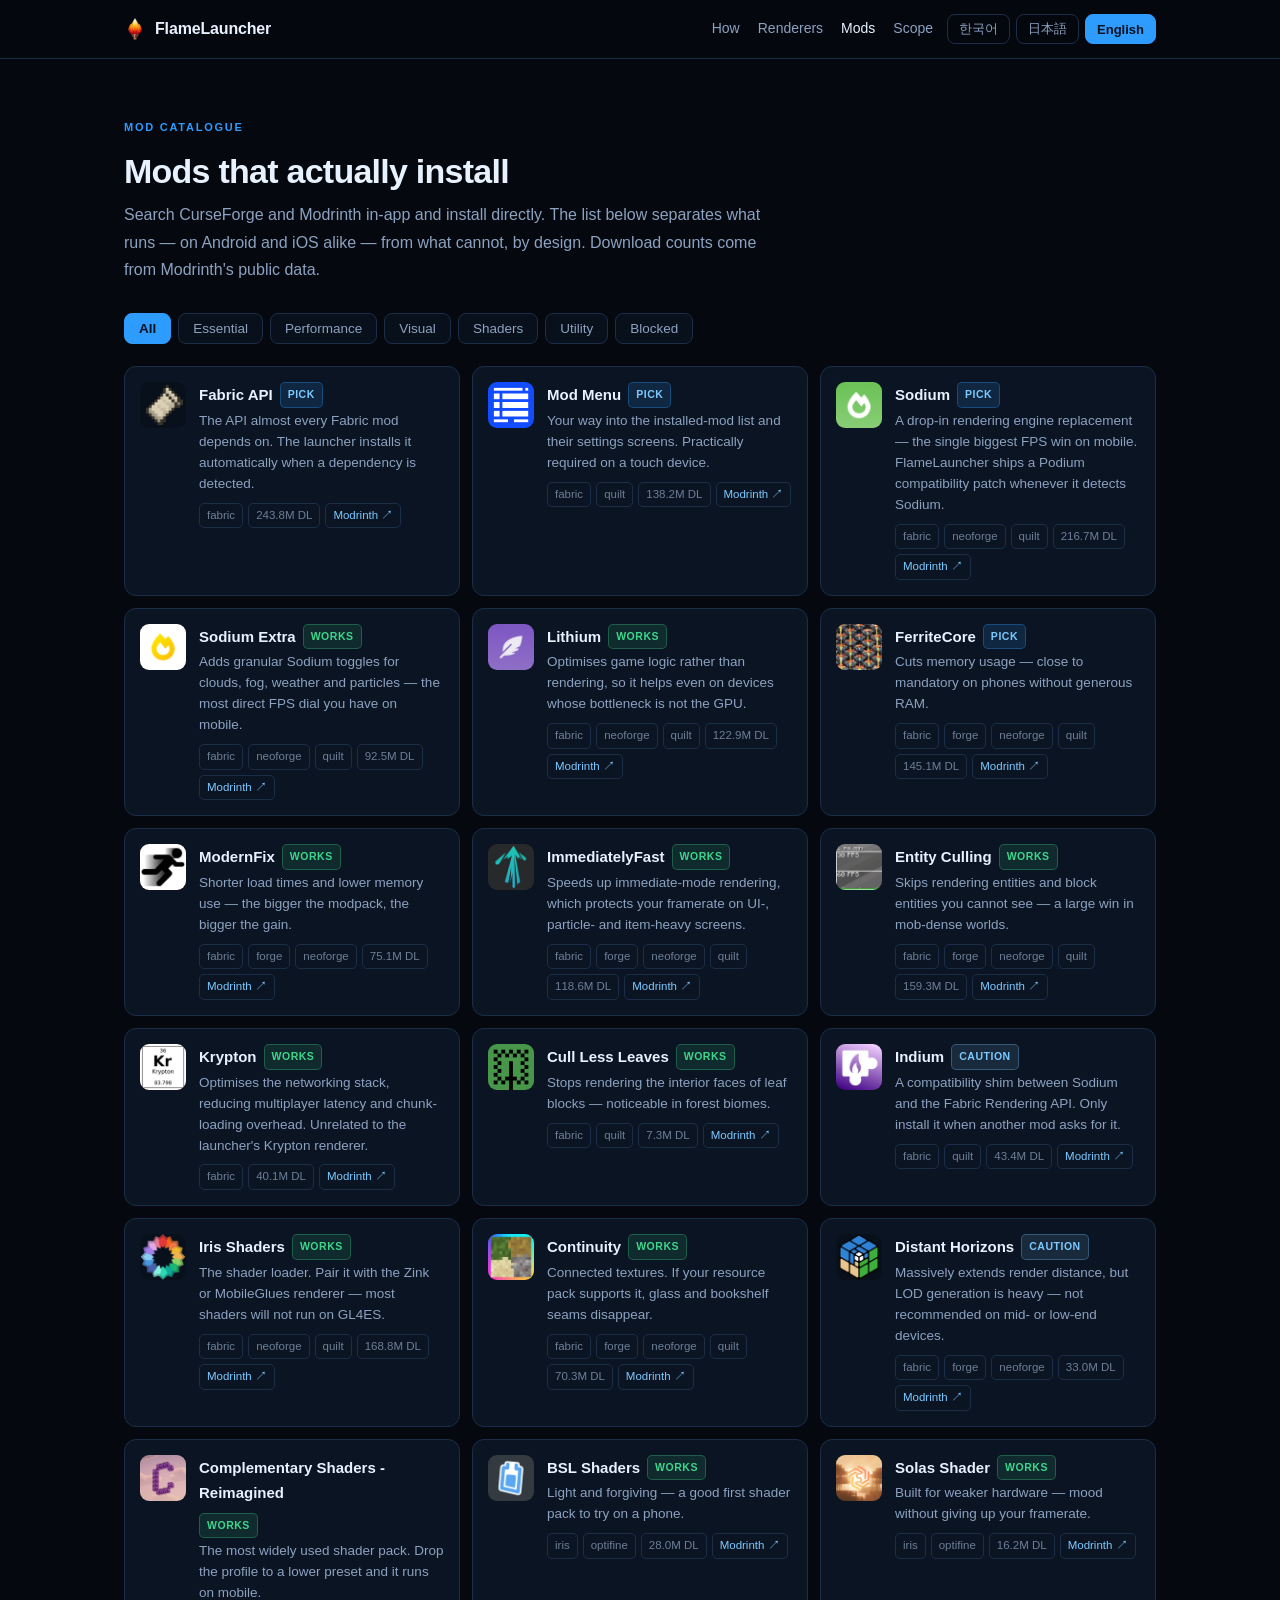
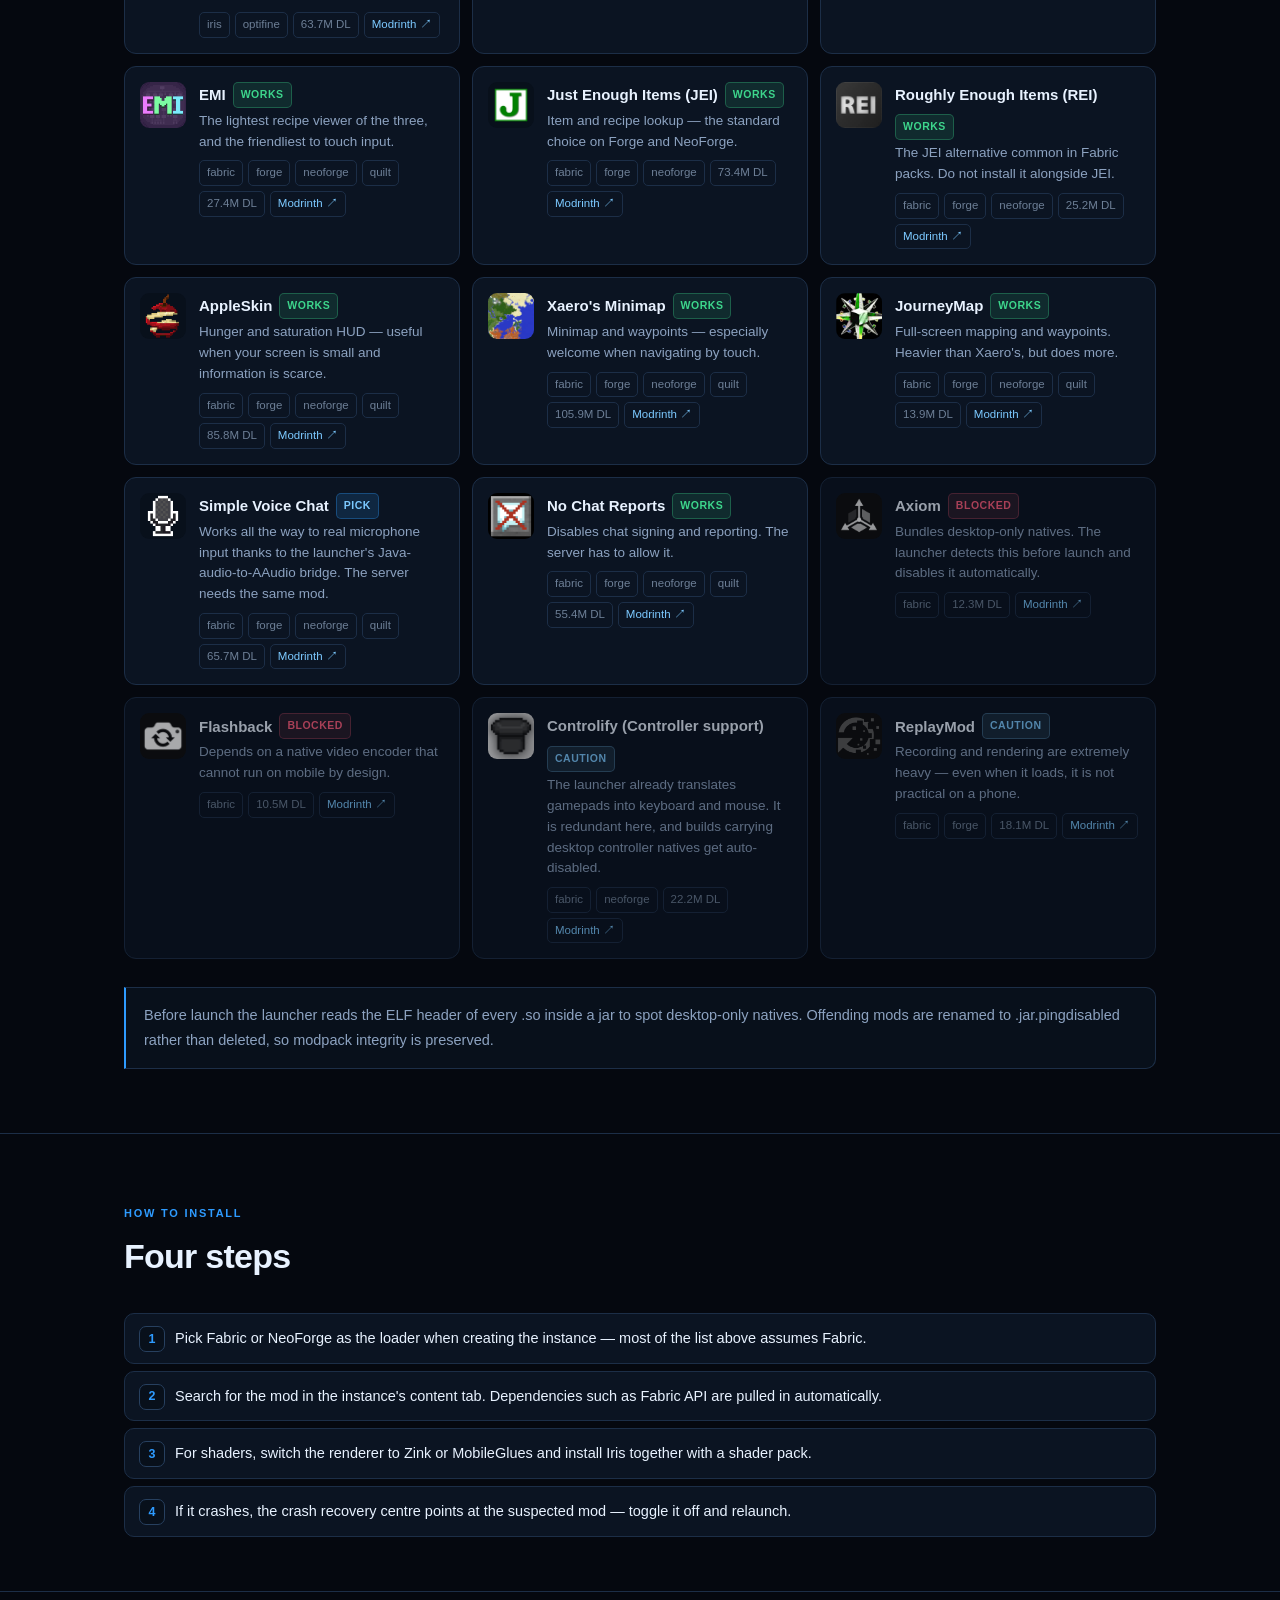
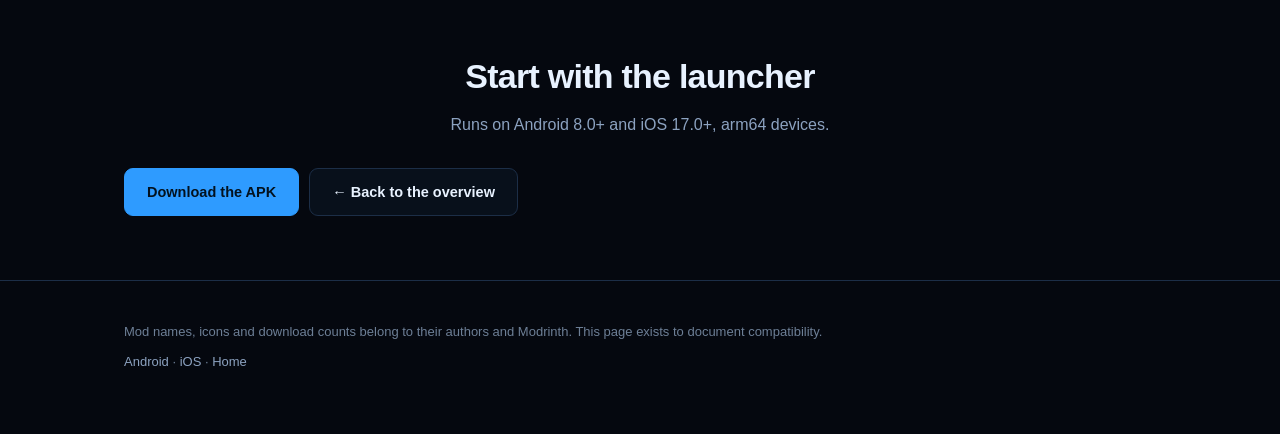
==== commit 0ad30ae3: "design: 앱과 같은 팔레트로 통일하고 장식을 걷어냄 사이트는 보라·주황(#08070c · #ff6a1a · #7c5cff)이었고 앱은 처음부터 블루 플레임(#05080F · " ====
--- a/mods.html
+++ b/mods.html
@@ -7,7 +7,7 @@
 <meta name="description" content="FlameLauncher 에서 실제로 동작하는 모드와 셰이더팩, 그리고 원리적으로 실행되지 않는 모드 목록.">
 <meta property="og:title" content="FlameLauncher — Mods that work">
 <meta property="og:description" content="Which Minecraft mods actually run on Android and iOS through FlameLauncher, and which cannot.">
-<link rel="icon" href="data:image/svg+xml,<svg xmlns='http://www.w3.org/2000/svg' viewBox='0 0 100 100'><text y='.9em' font-size='90'>🔥</text></svg>">
+<link rel="icon" href="img/logo-32.png">
 <link rel="stylesheet" href="style.css">
 </head>
 <body>
@@ -15,7 +15,7 @@
 <div id="bar"></div>
 
 <nav><div class="wrap">
-  <a class="brand" href="./">🔥 <em>FlameLauncher</em></a>
+  <a class="brand" href="./"><img src="img/logo-32.png" alt="" width="22" height="22">FlameLauncher</a>
   <div class="navlinks">
     <a href="./#how"    data-ko="구조"   data-ja="仕組み" data-en="How"></a>
     <a href="./#render" data-ko="렌더러" data-ja="レンダラー" data-en="Renderers"></a>
@@ -34,7 +34,7 @@
     <span class="kicker rv" data-ko="모드 카탈로그" data-ja="MOD カタログ" data-en="Mod catalogue"></span>
     <h2 class="rv" data-ko="실제로 설치되는 모드" data-ja="実際に導入できる MOD" data-en="Mods that actually install"></h2>
     <p class="lead rv"
-       data-ko="앱 안에서 CurseForge · Modrinth 를 검색해 바로 설치합니다. 아래 목록은 안드로이드에서 동작이 확인된 것과, 원리적으로 안 되는 것을 구분해 정리한 것입니다. 다운로드 수는 Modrinth 공개 데이터 기준입니다."
+       data-ko="앱 안에서 CurseForge · Modrinth 를 검색해 바로 설치합니다. 아래 목록은 동작이 확인된 것과, 원리적으로 안 되는 것을 구분해 정리한 것입니다 (안드로이드·iOS 공통). 다운로드 수는 Modrinth 공개 데이터 기준입니다."
        data-ja="アプリ内で CurseForge・Modrinth を検索してそのまま導入できます。以下は動作するものと、原理的に動かないものを分けた一覧です（Android・iOS 共通）。ダウンロード数は Modrinth の公開データに基づきます。"
        data-en="Search CurseForge and Modrinth in-app and install directly. The list below separates what runs — on Android and iOS alike — from what cannot, by design. Download counts come from Modrinth's public data."></p>
 
--- a/style.css
+++ b/style.css
@@ -1,10 +1,33 @@
-/* FlameLauncher — shared styles */
+/* FlameLauncher — 공용 스타일
+ *
+ * 색은 앱에서 그대로 가져온다 (iOS Theme.swift · Android Color.kt).
+ * 사이트만 다른 팔레트를 쓰면 같은 제품으로 안 보인다 —
+ * 예전에는 보라·주황이었는데 앱은 처음부터 블루 플레임이었다.
+ */
 :root{
-  --bg:#08070c; --bg2:#110e18; --card:#16121f; --line:#2a2338; --line2:#3b3151;
-  --fg:#f4f0fa; --dim:#a79fb8; --dim2:#7b7290;
-  --flame:#ff6a1a; --flame2:#ff2d55; --ember:#ffb347; --cool:#7c5cff;
-  --ok:#4ade80; --no:#f87171;
-  --max:1140px;
+  /* 배경 · 표면 */
+  --bg:#05080F;          /* bgDark   가장 어두운 배경 (푸른 검정) */
+  --surface:#0B1422;     /* bgSurface 카드 */
+  --item:#08101B;        /* bgItem   리스트 아이템 */
+  --line:#1C2E47;        /* bgBorder 테두리 */
+  --line2:#27405F;       /* 테두리 강조 */
+
+  /* 글자 */
+  --fg:#E8F2FF;          /* textMain 쿨 화이트 */
+  --dim:#8CA2C0;         /* textSub  쿨 그레이 */
+  --dim2:#6D7F96;        /* tagOld   더 흐린 보조 */
+
+  /* 포인트 */
+  --primary:#2E9BFF;     /* 메인 플레임 (핫 블루) */
+  --light:#7CC9FF;       /* 라이트 플레임 */
+  --deep:#0B4A8F;        /* 다크 플레임 */
+  --accent:#22E0FF;      /* 액센트 (시안 — 불꽃 심지) */
+
+  --ok:#3DD68C;
+  --no:#FF5F7E;
+  --warn:#2A1424;
+
+  --max:1080px;
   --ease:cubic-bezier(.2,.75,.2,1);
 }
 *{box-sizing:border-box}
@@ -14,192 +37,166 @@
   font:16px/1.7 -apple-system,BlinkMacSystemFont,"Pretendard","Noto Sans KR","Noto Sans JP",Segoe UI,Roboto,sans-serif;
   -webkit-font-smoothing:antialiased;overflow-x:hidden;
 }
-a{color:var(--ember);text-decoration:none}
+a{color:var(--light);text-decoration:none}
 a:hover{text-decoration:underline}
 img{max-width:100%;display:block}
 .wrap{width:100%;max-width:var(--max);margin:0 auto;padding:0 24px}
 
 /* ── nav ─────────────────────────────────────── */
 nav{position:fixed;top:0;left:0;right:0;z-index:50;backdrop-filter:blur(14px);
-    background:rgba(8,7,12,.72);border-bottom:1px solid var(--line)}
-nav .wrap{display:flex;align-items:center;gap:14px;height:62px}
-.brand{font-weight:800;letter-spacing:-.02em;font-size:18px;margin-right:auto;color:var(--fg)}
+    background:rgba(5,8,15,.82);border-bottom:1px solid var(--line)}
+nav .wrap{display:flex;align-items:center;gap:14px;height:58px}
+.brand{display:flex;align-items:center;gap:9px;font-weight:700;letter-spacing:-.01em;
+  font-size:16px;margin-right:auto;color:var(--fg)}
 .brand:hover{text-decoration:none}
-.brand em{font-style:normal;background:linear-gradient(90deg,var(--flame),var(--ember));
-  -webkit-background-clip:text;background-clip:text;color:transparent}
+.brand img{width:22px;height:22px}
 .navlinks{display:flex;gap:18px;font-size:14px;color:var(--dim)}
 .navlinks a{color:var(--dim)}
 .navlinks a:hover,.navlinks a[aria-current]{color:var(--fg);text-decoration:none}
 .langs{display:flex;gap:6px}
 .langs button{background:transparent;border:1px solid var(--line);color:var(--dim);
-  padding:5px 11px;border-radius:999px;font-size:13px;cursor:pointer;font-family:inherit;
-  transition:.25s var(--ease)}
-.langs button:hover{color:var(--fg);border-color:var(--flame)}
-.langs button[aria-pressed="true"]{background:var(--flame);border-color:var(--flame);color:#160c03;font-weight:700}
+  padding:5px 11px;border-radius:8px;font-size:13px;cursor:pointer;font-family:inherit;
+  transition:.2s var(--ease)}
+.langs button:hover{color:var(--fg);border-color:var(--line2)}
+.langs button[aria-pressed="true"]{background:var(--primary);border-color:var(--primary);color:#03121F;font-weight:700}
 #bar{position:fixed;top:0;left:0;height:2px;z-index:60;width:0;
-  background:linear-gradient(90deg,var(--flame),var(--flame2),var(--ember));transition:width .1s linear}
+  background:var(--primary);transition:width .1s linear}
 @media(max-width:720px){.navlinks{display:none}}
 
-/* ── slides (presentation) ───────────────────── */
-.deck{scroll-snap-type:y proximity}
-.slide{position:relative;min-height:100vh;min-height:100svh;display:flex;align-items:center;
-  scroll-snap-align:center;padding:100px 0 72px;border-top:1px solid var(--line)}
+/* ── sections ────────────────────────────────── */
+/* ⚠️ 전체 화면 슬라이드(scroll-snap + 100vh)를 걷어냈다. 발표 자료처럼 보여서
+ *    내용이 적어 보이고, 스크롤이 마디마다 걸려 읽기가 불편했다. */
+.slide{position:relative;padding:86px 0;border-top:1px solid var(--line)}
 .slide:first-of-type{border-top:none}
 .slide > .wrap{width:100%}
-.kicker{display:inline-block;font-size:12px;letter-spacing:.18em;text-transform:uppercase;
-  color:var(--flame);border:1px solid rgba(255,106,26,.35);background:rgba(255,106,26,.08);
-  padding:5px 12px;border-radius:999px;margin-bottom:18px;font-weight:700}
-h1{font-size:clamp(42px,9vw,92px);margin:12px 0 0;letter-spacing:-.045em;font-weight:850;line-height:1}
-h2{font-size:clamp(28px,4.6vw,46px);letter-spacing:-.03em;margin:0 0 10px;line-height:1.15;font-weight:800}
-h3{margin:0 0 6px;font-size:17px;font-weight:700}
-.lead{color:var(--dim);margin:0 0 34px;max-width:660px;font-size:clamp(15px,1.7vw,18px)}
-
-/* dots */
-.dots{position:fixed;right:18px;top:50%;transform:translateY(-50%);z-index:40;
-  display:flex;flex-direction:column;gap:11px}
-.dots a{width:8px;height:8px;border-radius:50%;background:var(--line2);transition:.3s var(--ease)}
+.kicker{display:inline-block;font-size:11px;letter-spacing:.16em;text-transform:uppercase;
+  color:var(--primary);padding:0;margin-bottom:14px;font-weight:700}
+h1{font-size:clamp(38px,7vw,68px);margin:14px 0 0;letter-spacing:-.035em;font-weight:800;line-height:1.05}
+h2{font-size:clamp(24px,3.4vw,34px);letter-spacing:-.022em;margin:0 0 10px;line-height:1.2;font-weight:700}
+h3{margin:0 0 6px;font-size:16px;font-weight:700}
+.lead{color:var(--dim);margin:0 0 30px;max-width:640px;font-size:16px}
+
+/* 오른쪽 점 네비 */
+.dots{position:fixed;right:16px;top:50%;transform:translateY(-50%);z-index:40;
+  display:flex;flex-direction:column;gap:10px}
+.dots a{width:6px;height:6px;border-radius:50%;background:var(--line2);transition:.25s var(--ease)}
 .dots a:hover{background:var(--dim)}
-.dots a.on{background:var(--flame);height:22px;border-radius:999px;box-shadow:0 0 12px rgba(255,106,26,.7)}
-@media(max-width:860px){.dots{display:none}}
+.dots a.on{background:var(--primary);height:16px;border-radius:999px}
+@media(max-width:980px){.dots{display:none}}
 
 /* ── hero ────────────────────────────────────── */
-.hero{text-align:center;overflow:hidden}
-.hero .glow{position:absolute;inset:-30% -20% auto;height:700px;pointer-events:none;
-  background:radial-gradient(ellipse 60% 50% at 50% 30%,rgba(255,106,26,.30),transparent 65%),
-             radial-gradient(ellipse 40% 40% at 70% 10%,rgba(124,92,255,.20),transparent 60%);
-  animation:breathe 9s ease-in-out infinite}
-@keyframes breathe{0%,100%{opacity:.75;transform:scale(1)}50%{opacity:1;transform:scale(1.09)}}
-.logo{font-size:clamp(56px,11vw,88px);line-height:1;filter:drop-shadow(0 0 34px rgba(255,106,26,.6));
-  animation:flicker 3.4s ease-in-out infinite}
-@keyframes flicker{
-  0%,100%{transform:translateY(0) rotate(-1.5deg);filter:drop-shadow(0 0 30px rgba(255,106,26,.55))}
-  50%{transform:translateY(-9px) rotate(1.5deg);filter:drop-shadow(0 0 46px rgba(255,140,26,.85))}}
-h1 .grad{background:linear-gradient(100deg,var(--flame) 0%,var(--ember) 35%,var(--flame2) 70%,var(--flame) 100%);
-  background-size:280% 100%;-webkit-background-clip:text;background-clip:text;color:transparent;
-  animation:slide 7s linear infinite}
-@keyframes slide{to{background-position:280% 0}}
-.tag{font-size:clamp(16px,2.3vw,21px);color:var(--dim);margin:20px auto 0;max-width:680px}
-.badges{display:flex;flex-wrap:wrap;gap:8px;justify-content:center;margin-top:26px}
-.badge{border:1px solid var(--line);background:var(--bg2);color:var(--dim);padding:5px 13px;
-  border-radius:999px;font-size:13px}
-.cta{display:flex;flex-wrap:wrap;gap:12px;justify-content:center;margin-top:34px}
-.btn{padding:13px 27px;border-radius:12px;font-weight:700;font-size:15px;border:1px solid var(--line);
-  transition:.25s var(--ease);display:inline-block}
-.btn:hover{text-decoration:none;transform:translateY(-2px)}
-.btn.primary{background:linear-gradient(135deg,var(--flame),var(--flame2));color:#fff;border-color:transparent;
-  box-shadow:0 8px 30px -8px rgba(255,60,60,.6)}
-.btn.primary:hover{filter:brightness(1.1);box-shadow:0 14px 40px -8px rgba(255,60,60,.75)}
-.btn.ghost{background:var(--bg2);color:var(--fg)}
-.btn.ghost:hover{border-color:var(--flame)}
-.embers{position:absolute;inset:0;overflow:hidden;pointer-events:none}
-.embers i{position:absolute;bottom:-12px;width:4px;height:4px;border-radius:50%;
-  background:var(--ember);opacity:0;animation:rise linear infinite}
-@keyframes rise{
-  0%{transform:translateY(0) translateX(0) scale(.6);opacity:0}
-  12%{opacity:.9}
-  100%{transform:translateY(-104vh) translateX(var(--x,20px)) scale(1.1);opacity:0}}
-.hint{position:absolute;bottom:26px;left:50%;transform:translateX(-50%);color:var(--dim2);font-size:12px;
-  letter-spacing:.14em;text-transform:uppercase;animation:bob 2.2s ease-in-out infinite}
-@keyframes bob{0%,100%{transform:translate(-50%,0)}50%{transform:translate(-50%,8px)}}
+/* ⚠️ 여기 있던 연출을 전부 뺐다 — 숨쉬는 글로우, 흔들리는 이모지, 떠오르는 불티,
+ *    그라데이션이 흐르는 제목, 까딱이는 "스크롤 ↓". 전부 내용과 무관하고
+ *    어느 랜딩 페이지에나 붙어 있는 장식이라 제품이 뭔지 가렸다. */
+.hero{padding:132px 0 96px;text-align:left}
+.hero .logo{width:64px;height:64px}
+.hero h1{max-width:12ch}
+.tag{font-size:17px;color:var(--dim);margin:18px 0 0;max-width:620px}
+.badges{display:flex;flex-wrap:wrap;gap:7px;margin-top:24px}
+.badge{border:1px solid var(--line);background:var(--item);color:var(--dim);padding:4px 11px;
+  border-radius:7px;font-size:12.5px}
+.cta{display:flex;flex-wrap:wrap;gap:10px;margin-top:30px}
+.btn{padding:11px 22px;border-radius:9px;font-weight:650;font-size:14.5px;border:1px solid var(--line);
+  transition:.2s var(--ease);display:inline-block}
+.btn:hover{text-decoration:none}
+.btn.primary{background:var(--primary);color:#03121F;border-color:var(--primary)}
+.btn.primary:hover{background:var(--light);border-color:var(--light)}
+.btn.ghost{background:var(--item);color:var(--fg)}
+.btn.ghost:hover{border-color:var(--line2)}
 
 /* ── reveal ──────────────────────────────────── */
-.rv{opacity:0;transform:translateY(30px);
-  transition:opacity .75s var(--ease),transform .75s var(--ease);transition-delay:var(--d,0s)}
+/* 남겨 두되 조용하게. 30px 이 아니라 10px, 0.75s 가 아니라 0.4s. */
+.rv{opacity:0;transform:translateY(10px);
+  transition:opacity .4s var(--ease),transform .4s var(--ease);transition-delay:var(--d,0s)}
 .rv.in{opacity:1;transform:none}
-.rv.left{transform:translateX(-34px)}
-.rv.zoom{transform:scale(.94)}
+.rv.left,.rv.zoom{transform:translateY(10px)}
 
 /* ── cards / grid ────────────────────────────── */
-.grid{display:grid;gap:16px;grid-template-columns:repeat(auto-fit,minmax(258px,1fr))}
+.grid{display:grid;gap:14px;grid-template-columns:repeat(auto-fit,minmax(250px,1fr))}
 .grid.g2{grid-template-columns:repeat(auto-fit,minmax(320px,1fr))}
-.card{background:var(--card);border:1px solid var(--line);border-radius:16px;padding:24px;
-  transition:.3s var(--ease);position:relative;overflow:hidden}
-.card:hover{border-color:var(--line2);transform:translateY(-4px);
-  box-shadow:0 18px 44px -22px rgba(0,0,0,.9)}
+.card{background:var(--surface);border:1px solid var(--line);border-radius:12px;padding:20px;
+  transition:border-color .2s var(--ease)}
+.card:hover{border-color:var(--line2)}
 .card p{margin:0;color:var(--dim);font-size:14.5px}
-.ico{font-size:28px;display:block;margin-bottom:12px}
-.card .num{position:absolute;right:16px;top:8px;font-size:52px;font-weight:850;color:#fff;opacity:.045}
+.ico{font-size:22px;display:block;margin-bottom:10px}
+.card .num{display:none}
 
 /* stats */
-.stats{display:grid;gap:16px;grid-template-columns:repeat(auto-fit,minmax(180px,1fr));text-align:center}
-.stat{background:var(--card);border:1px solid var(--line);border-radius:16px;padding:28px 18px}
-.stat b{display:block;font-size:clamp(34px,5.5vw,52px);font-weight:850;letter-spacing:-.03em;
-  background:linear-gradient(135deg,var(--ember),var(--flame2));
-  -webkit-background-clip:text;background-clip:text;color:transparent;line-height:1.05}
-.stat span{color:var(--dim);font-size:14px}
+.stats{display:grid;gap:12px;grid-template-columns:repeat(auto-fit,minmax(170px,1fr))}
+.stat{background:var(--surface);border:1px solid var(--line);border-radius:12px;padding:20px}
+.stat b{display:block;font-size:32px;font-weight:750;letter-spacing:-.02em;color:var(--primary);line-height:1.1}
+.stat span{color:var(--dim);font-size:13.5px}
 
 /* flow */
-ol.flow{counter-reset:s;list-style:none;padding:0;margin:0;display:grid;gap:9px}
-ol.flow li{counter-increment:s;position:relative;padding:13px 18px 13px 58px;background:var(--card);
-  border:1px solid var(--line);border-radius:12px;font-size:14.5px;transition:.3s var(--ease)}
-ol.flow li:hover{border-color:var(--flame);transform:translateX(6px)}
-ol.flow li::before{content:counter(s);position:absolute;left:16px;top:12px;width:27px;height:27px;
-  display:grid;place-items:center;border-radius:9px;font-size:13px;font-weight:800;
-  background:linear-gradient(135deg,var(--flame),var(--flame2));color:#fff}
+ol.flow{counter-reset:s;list-style:none;padding:0;margin:0;display:grid;gap:7px}
+ol.flow li{counter-increment:s;position:relative;padding:12px 16px 12px 50px;background:var(--surface);
+  border:1px solid var(--line);border-radius:10px;font-size:14.5px}
+ol.flow li::before{content:counter(s);position:absolute;left:14px;top:12px;width:24px;height:24px;
+  display:grid;place-items:center;border-radius:7px;font-size:12.5px;font-weight:700;
+  background:var(--item);border:1px solid var(--line2);color:var(--primary)}
 
 /* table */
 .scroll{overflow-x:auto;-webkit-overflow-scrolling:touch}
-.tbl{width:100%;border-collapse:collapse;font-size:14.5px;border:1px solid var(--line);border-radius:14px;overflow:hidden}
-.tbl th,.tbl td{padding:13px 15px;text-align:left;border-bottom:1px solid var(--line)}
-.tbl th{background:var(--bg2);color:var(--dim);font-weight:600;font-size:12px;letter-spacing:.06em;text-transform:uppercase}
+.tbl{width:100%;border-collapse:collapse;font-size:14.5px;border:1px solid var(--line);border-radius:12px;overflow:hidden}
+.tbl th,.tbl td{padding:12px 15px;text-align:left;border-bottom:1px solid var(--line)}
+.tbl th{background:var(--item);color:var(--dim);font-weight:600;font-size:11.5px;letter-spacing:.05em;text-transform:uppercase}
 .tbl tr:last-child td{border-bottom:none}
-.tbl tbody tr{transition:background .25s}
-.tbl tbody tr:hover{background:rgba(255,106,26,.05)}
 
 /* lists */
 .list{margin:0;padding:0;list-style:none}
-.list li{padding:9px 0 9px 27px;position:relative;color:var(--dim);font-size:14.5px;border-bottom:1px dashed var(--line)}
+.list li{padding:8px 0 8px 24px;position:relative;color:var(--dim);font-size:14.5px;border-bottom:1px solid var(--line)}
 .list li:last-child{border-bottom:none}
-.yes li::before{content:"✓";position:absolute;left:0;color:var(--ok);font-weight:800}
-.no li::before{content:"✕";position:absolute;left:0;color:var(--no);font-weight:800}
-.warn{background:rgba(255,106,26,.07);border:1px solid rgba(255,106,26,.28);border-radius:14px;
-  padding:16px 19px;color:var(--dim);font-size:14.5px;margin-top:22px}
+.yes li::before{content:"✓";position:absolute;left:0;color:var(--ok);font-weight:700}
+.no li::before{content:"✕";position:absolute;left:0;color:var(--no);font-weight:700}
+.warn{background:var(--item);border:1px solid var(--line);border-left:2px solid var(--primary);
+  border-radius:0 10px 10px 0;padding:15px 18px;color:var(--dim);font-size:14.5px;margin-top:20px}
 
 /* ── mod marquee ─────────────────────────────── */
-.marquee{position:relative;overflow:hidden;margin:8px 0 26px;
+.marquee{position:relative;overflow:hidden;margin:6px 0 22px;
   -webkit-mask-image:linear-gradient(90deg,transparent,#000 9%,#000 91%,transparent);
   mask-image:linear-gradient(90deg,transparent,#000 9%,#000 91%,transparent)}
-.marquee .track{display:flex;gap:16px;width:max-content;animation:mar 34s linear infinite}
-.marquee.rev .track{animation-direction:reverse;animation-duration:44s}
+.marquee .track{display:flex;gap:12px;width:max-content;animation:mar 48s linear infinite}
+.marquee.rev .track{animation-direction:reverse;animation-duration:58s}
 .marquee:hover .track{animation-play-state:paused}
 @keyframes mar{to{transform:translateX(-50%)}}
-.chip{display:flex;align-items:center;gap:10px;background:var(--card);border:1px solid var(--line);
-  border-radius:14px;padding:10px 16px 10px 10px;white-space:nowrap;font-size:14px;font-weight:600}
-.chip img{width:34px;height:34px;border-radius:8px;flex:none;background:#0d0b12}
+.chip{display:flex;align-items:center;gap:9px;background:var(--surface);border:1px solid var(--line);
+  border-radius:10px;padding:8px 14px 8px 8px;white-space:nowrap;font-size:13.5px;font-weight:600;color:var(--fg)}
+.chip:hover{text-decoration:none;border-color:var(--line2)}
+.chip img{width:30px;height:30px;border-radius:6px;flex:none;background:var(--item)}
 
 /* ── mods page ───────────────────────────────── */
-.filters{display:flex;flex-wrap:wrap;gap:8px;margin:0 0 26px}
-.filters button{background:var(--bg2);border:1px solid var(--line);color:var(--dim);padding:8px 15px;
-  border-radius:999px;font-size:13.5px;cursor:pointer;font-family:inherit;transition:.25s var(--ease)}
+.filters{display:flex;flex-wrap:wrap;gap:7px;margin:0 0 22px}
+.filters button{background:var(--item);border:1px solid var(--line);color:var(--dim);padding:7px 14px;
+  border-radius:8px;font-size:13.5px;cursor:pointer;font-family:inherit;transition:.2s var(--ease)}
 .filters button:hover{color:var(--fg);border-color:var(--line2)}
-.filters button[aria-pressed="true"]{background:var(--flame);border-color:var(--flame);color:#160c03;font-weight:700}
-.mods{display:grid;gap:14px;grid-template-columns:repeat(auto-fill,minmax(300px,1fr))}
-.mod{display:grid;grid-template-columns:52px 1fr;gap:14px;background:var(--card);border:1px solid var(--line);
-  border-radius:15px;padding:16px;transition:.3s var(--ease);align-items:start}
-.mod:hover{border-color:var(--line2);transform:translateY(-3px);box-shadow:0 16px 40px -22px #000}
+.filters button[aria-pressed="true"]{background:var(--primary);border-color:var(--primary);color:#03121F;font-weight:700}
+.mods{display:grid;gap:12px;grid-template-columns:repeat(auto-fill,minmax(300px,1fr))}
+.mod{display:grid;grid-template-columns:46px 1fr;gap:13px;background:var(--surface);border:1px solid var(--line);
+  border-radius:12px;padding:15px;transition:border-color .2s var(--ease);align-items:start}
+.mod:hover{border-color:var(--line2)}
 .mod.off{display:none}
-.mod img{width:52px;height:52px;border-radius:11px;background:#0d0b12;object-fit:cover}
-.mod h3{font-size:15.5px;margin:0 0 3px;display:flex;align-items:center;gap:7px;flex-wrap:wrap}
+.mod img{width:46px;height:46px;border-radius:9px;background:var(--item);object-fit:cover}
+.mod h3{font-size:15px;margin:0 0 3px;display:flex;align-items:center;gap:7px;flex-wrap:wrap}
 .mod p{margin:0;font-size:13.5px;color:var(--dim);line-height:1.55}
-.mod .meta{margin-top:9px;display:flex;flex-wrap:wrap;gap:6px;font-size:11.5px;color:var(--dim2)}
-.mod .meta span{border:1px solid var(--line);border-radius:6px;padding:2px 7px}
-.pill{font-size:10.5px;font-weight:800;letter-spacing:.06em;text-transform:uppercase;
-  padding:3px 8px;border-radius:6px;flex:none}
-.pill.must{background:rgba(255,106,26,.16);color:var(--ember);border:1px solid rgba(255,106,26,.35)}
-.pill.good{background:rgba(74,222,128,.13);color:var(--ok);border:1px solid rgba(74,222,128,.3)}
-.pill.care{background:rgba(255,180,71,.13);color:var(--ember);border:1px solid rgba(255,180,71,.3)}
-.pill.bad{background:rgba(248,113,113,.13);color:var(--no);border:1px solid rgba(248,113,113,.3)}
-.mod.blocked{opacity:.72}
+.mod .meta{margin-top:8px;display:flex;flex-wrap:wrap;gap:5px;font-size:11.5px;color:var(--dim2)}
+.mod .meta span{border:1px solid var(--line);border-radius:5px;padding:2px 7px}
+.pill{font-size:10.5px;font-weight:700;letter-spacing:.05em;text-transform:uppercase;
+  padding:3px 7px;border-radius:5px;flex:none}
+.pill.must{background:rgba(46,155,255,.14);color:var(--light);border:1px solid rgba(46,155,255,.32)}
+.pill.good{background:rgba(61,214,140,.12);color:var(--ok);border:1px solid rgba(61,214,140,.3)}
+.pill.care{background:rgba(124,201,255,.12);color:var(--light);border:1px solid rgba(124,201,255,.3)}
+.pill.bad{background:rgba(255,95,126,.12);color:var(--no);border:1px solid rgba(255,95,126,.3)}
+.mod.blocked{opacity:.65}
 .mod.blocked img{filter:grayscale(1)}
-.sec{padding:70px 0;border-top:1px solid var(--line)}
-.sec:first-of-type{border-top:none;padding-top:118px}
-
-footer{padding:46px 0 68px;border-top:1px solid var(--line);color:var(--dim);font-size:13.5px}
-footer .wrap{display:flex;flex-wrap:wrap;gap:14px;justify-content:space-between;align-items:center}
+.sec{padding:64px 0;border-top:1px solid var(--line)}
+.sec:first-of-type{border-top:none;padding-top:112px}
+
+footer{padding:40px 0 60px;border-top:1px solid var(--line);color:var(--dim2);font-size:13px}
+footer .wrap{display:grid;gap:8px}
+footer a{color:var(--dim)}
 
 @media (prefers-reduced-motion:reduce){
   *,*::before,*::after{animation:none!important;transition-duration:.01ms!important}
   .rv{opacity:1;transform:none}
   html{scroll-behavior:auto}
-  .deck{scroll-snap-type:none}
 }
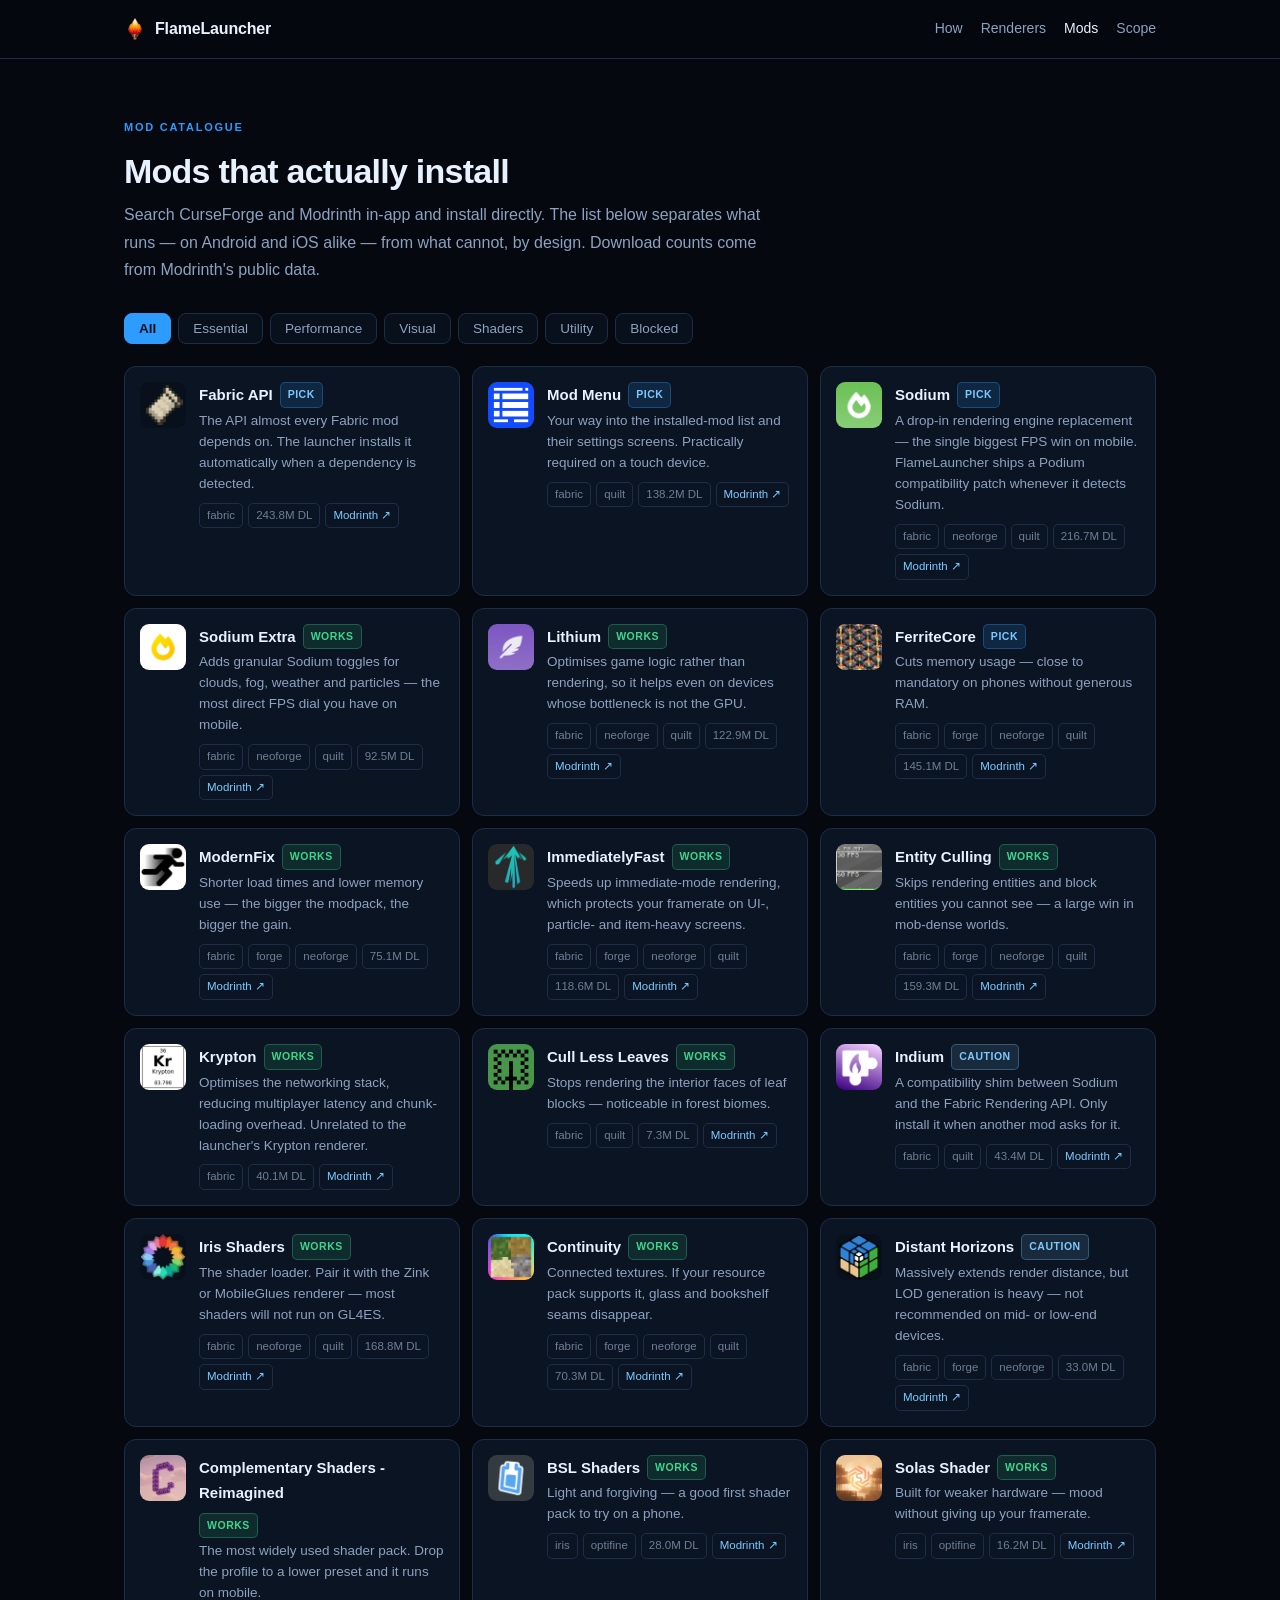
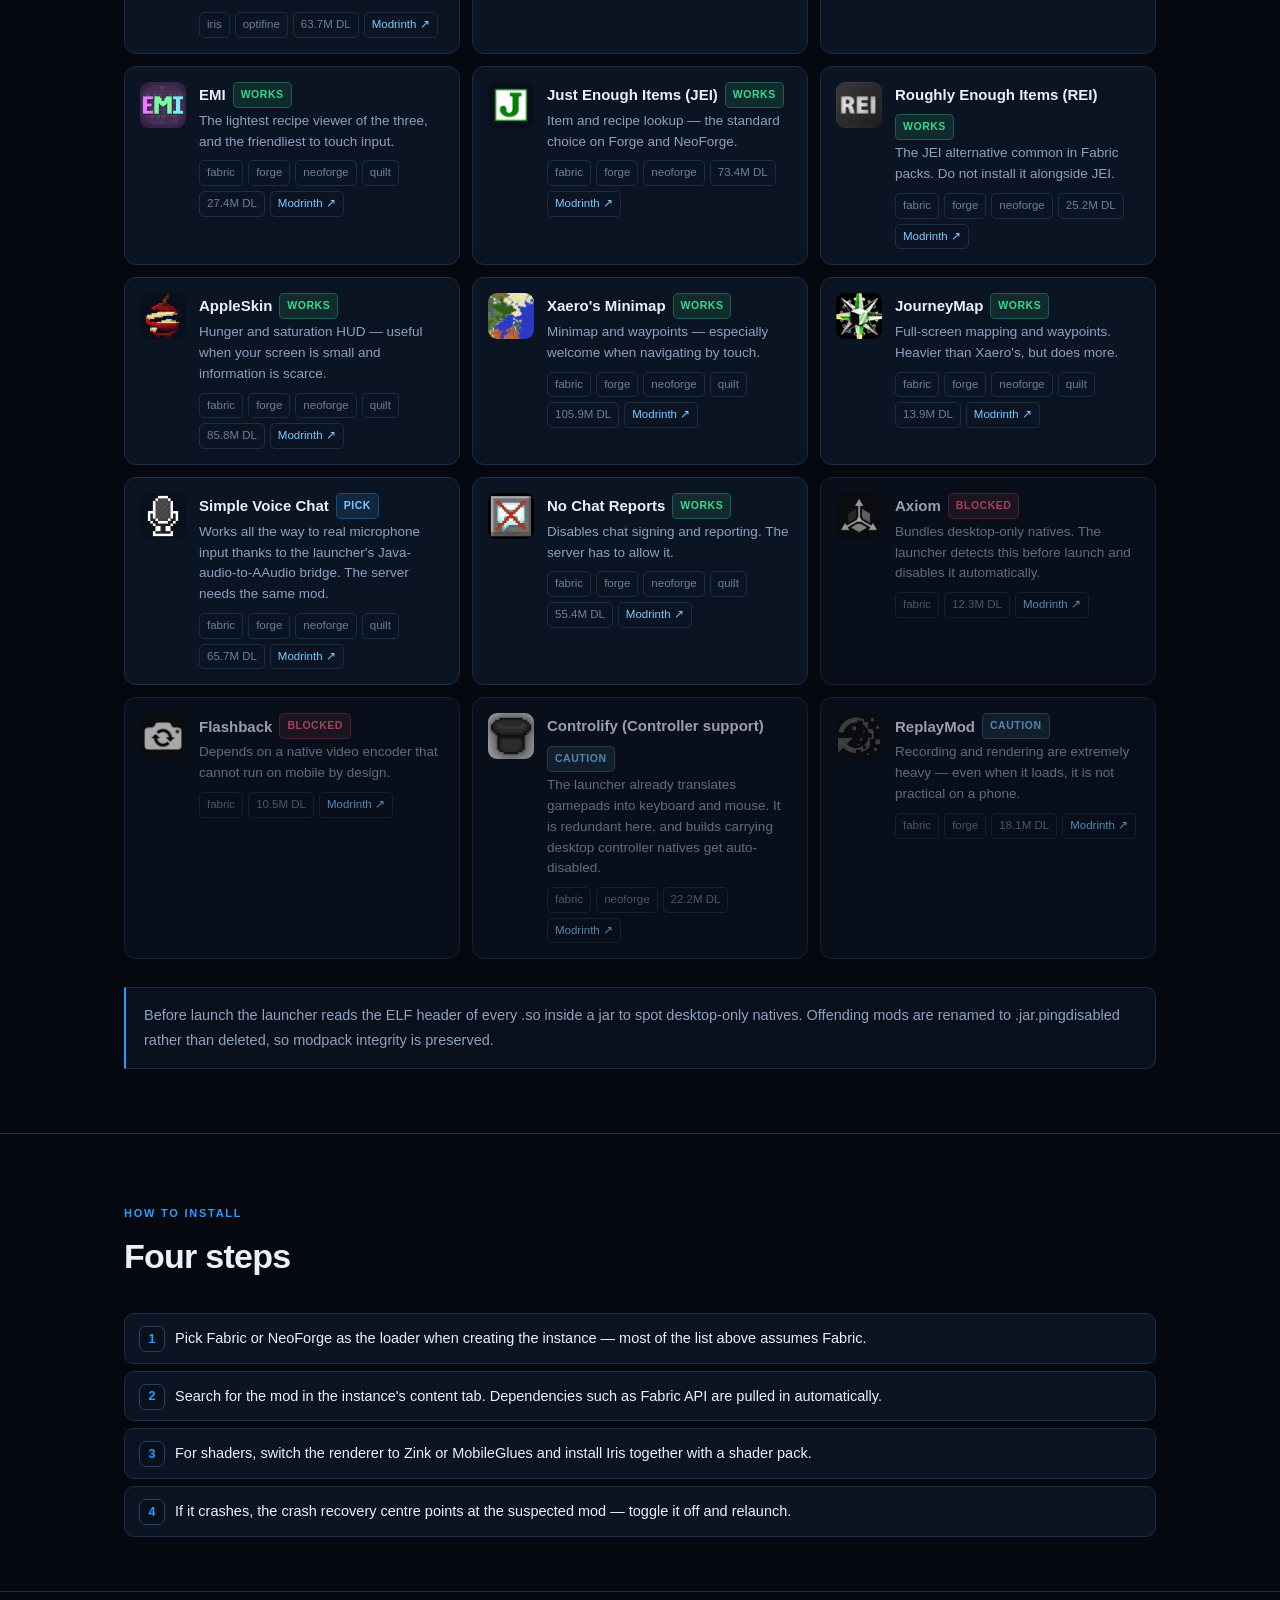
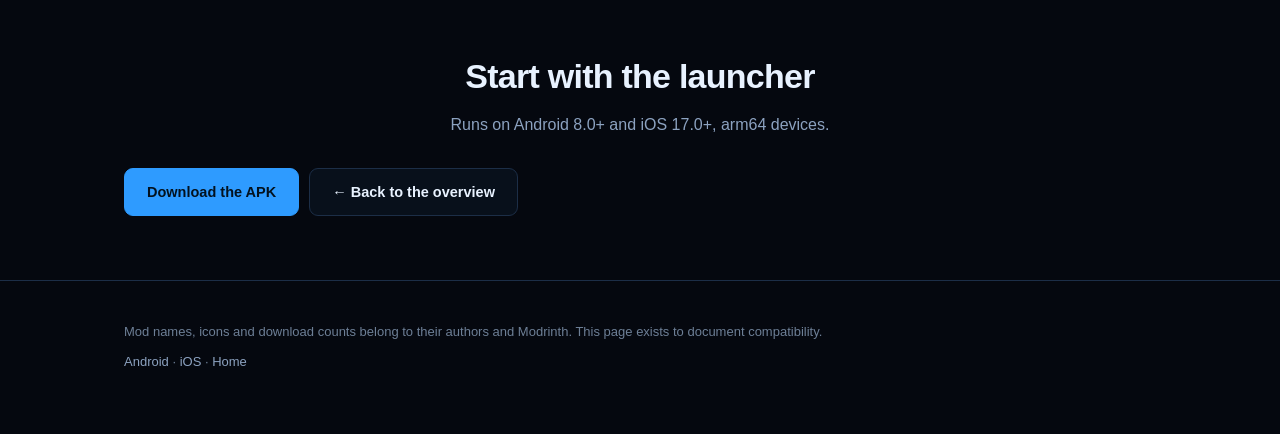
==== commit cb2033cd: "docs: switch the site to English only Drop the Korean and Japanese translations and the language swi" ====
--- a/mods.html
+++ b/mods.html
@@ -1,10 +1,10 @@
 <!doctype html>
-<html lang="ko">
+<html lang="en">
 <head>
 <meta charset="utf-8">
 <meta name="viewport" content="width=device-width, initial-scale=1">
-<title>설치 가능한 모드 — FlameLauncher</title>
-<meta name="description" content="FlameLauncher 에서 실제로 동작하는 모드와 셰이더팩, 그리고 원리적으로 실행되지 않는 모드 목록.">
+<title>Supported mods — FlameLauncher</title>
+<meta name="description" content="Mods and shader packs that actually work in FlameLauncher, and the ones that cannot run by design.">
 <meta property="og:title" content="FlameLauncher — Mods that work">
 <meta property="og:description" content="Which Minecraft mods actually run on Android and iOS through FlameLauncher, and which cannot.">
 <link rel="icon" href="img/logo-32.png">
@@ -17,43 +17,35 @@
 <nav><div class="wrap">
   <a class="brand" href="./"><img src="img/logo-32.png" alt="" width="22" height="22">FlameLauncher</a>
   <div class="navlinks">
-    <a href="./#how"    data-ko="구조"   data-ja="仕組み" data-en="How"></a>
-    <a href="./#render" data-ko="렌더러" data-ja="レンダラー" data-en="Renderers"></a>
-    <a href="mods.html" aria-current="page" data-ko="모드" data-ja="MOD" data-en="Mods"></a>
-    <a href="./#scope"  data-ko="지원범위" data-ja="対応範囲" data-en="Scope"></a>
-  </div>
-  <div class="langs">
-    <button data-lang="ko" aria-pressed="true">한국어</button>
-    <button data-lang="ja" aria-pressed="false">日本語</button>
-    <button data-lang="en" aria-pressed="false">English</button>
+    <a href="./#how">How</a>
+    <a href="./#render">Renderers</a>
+    <a href="mods.html" aria-current="page">Mods</a>
+    <a href="./#scope">Scope</a>
   </div>
 </div></nav>
 
 <section class="sec">
   <div class="wrap">
-    <span class="kicker rv" data-ko="모드 카탈로그" data-ja="MOD カタログ" data-en="Mod catalogue"></span>
-    <h2 class="rv" data-ko="실제로 설치되는 모드" data-ja="実際に導入できる MOD" data-en="Mods that actually install"></h2>
-    <p class="lead rv"
-       data-ko="앱 안에서 CurseForge · Modrinth 를 검색해 바로 설치합니다. 아래 목록은 동작이 확인된 것과, 원리적으로 안 되는 것을 구분해 정리한 것입니다 (안드로이드·iOS 공통). 다운로드 수는 Modrinth 공개 데이터 기준입니다."
-       data-ja="アプリ内で CurseForge・Modrinth を検索してそのまま導入できます。以下は動作するものと、原理的に動かないものを分けた一覧です（Android・iOS 共通）。ダウンロード数は Modrinth の公開データに基づきます。"
-       data-en="Search CurseForge and Modrinth in-app and install directly. The list below separates what runs — on Android and iOS alike — from what cannot, by design. Download counts come from Modrinth's public data."></p>
+    <span class="kicker rv">Mod catalogue</span>
+    <h2 class="rv">Mods that actually install</h2>
+    <p class="lead rv">Search CurseForge and Modrinth in-app and install directly. The list below separates what runs — on Android and iOS alike — from what cannot, by design. Download counts come from Modrinth's public data.</p>
 
     <div class="filters rv">
-      <button data-cat="all" aria-pressed="true" data-ko="전체" data-ja="すべて" data-en="All"></button>
-      <button data-cat="core"    aria-pressed="false" data-ko="필수" data-ja="必須" data-en="Essential"></button>
-      <button data-cat="perf"    aria-pressed="false" data-ko="성능" data-ja="性能" data-en="Performance"></button>
-      <button data-cat="visual"  aria-pressed="false" data-ko="그래픽" data-ja="グラフィック" data-en="Visual"></button>
-      <button data-cat="shader"  aria-pressed="false" data-ko="셰이더팩" data-ja="シェーダー" data-en="Shaders"></button>
-      <button data-cat="util"    aria-pressed="false" data-ko="편의" data-ja="便利" data-en="Utility"></button>
-      <button data-cat="blocked" aria-pressed="false" data-ko="호환 불가" data-ja="非対応" data-en="Blocked"></button>
+      <button data-cat="all" aria-pressed="true">All</button>
+      <button data-cat="core"    aria-pressed="false">Essential</button>
+      <button data-cat="perf"    aria-pressed="false">Performance</button>
+      <button data-cat="visual"  aria-pressed="false">Visual</button>
+      <button data-cat="shader"  aria-pressed="false">Shaders</button>
+      <button data-cat="util"    aria-pressed="false">Utility</button>
+      <button data-cat="blocked" aria-pressed="false">Blocked</button>
     </div>
 
     <div class="mods">
       <div class="mod rv" id="fabric-api" data-cat="core all">
         <img src="img/mods/fabric-api.png" alt="Fabric API" loading="lazy" width="52" height="52">
         <div>
-          <h3>Fabric API <span class="pill must" data-ko="추천" data-ja="おすすめ" data-en="Pick">추천</span></h3>
-          <p data-ko="거의 모든 Fabric 모드가 전제로 삼는 API. 런처가 의존성을 감지하면 자동으로 설치합니다." data-ja="ほぼ全ての Fabric MOD が前提とする API。ランチャーが依存関係を検出すると自動で導入します。" data-en="The API almost every Fabric mod depends on. The launcher installs it automatically when a dependency is detected."></p>
+          <h3>Fabric API <span class="pill must">Pick</span></h3>
+          <p>The API almost every Fabric mod depends on. The launcher installs it automatically when a dependency is detected.</p>
           <div class="meta"><span>fabric</span><span>243.8M DL</span>
             <span><a href="https://modrinth.com/mod/fabric-api" target="_blank" rel="noopener">Modrinth ↗</a></span></div>
         </div>
@@ -61,8 +53,8 @@
       <div class="mod rv" id="modmenu" data-cat="core all">
         <img src="img/mods/modmenu.png" alt="Mod Menu" loading="lazy" width="52" height="52">
         <div>
-          <h3>Mod Menu <span class="pill must" data-ko="추천" data-ja="おすすめ" data-en="Pick">추천</span></h3>
-          <p data-ko="설치한 모드 목록과 설정 화면으로 들어가는 입구. 터치 환경에서는 사실상 필수입니다." data-ja="導入済み MOD の一覧と設定画面への入口。タッチ環境では事実上必須です。" data-en="Your way into the installed-mod list and their settings screens. Practically required on a touch device."></p>
+          <h3>Mod Menu <span class="pill must">Pick</span></h3>
+          <p>Your way into the installed-mod list and their settings screens. Practically required on a touch device.</p>
           <div class="meta"><span>fabric</span> <span>quilt</span><span>138.2M DL</span>
             <span><a href="https://modrinth.com/mod/modmenu" target="_blank" rel="noopener">Modrinth ↗</a></span></div>
         </div>
@@ -70,8 +62,8 @@
       <div class="mod rv" id="sodium" data-cat="perf all">
         <img src="img/mods/sodium.webp" alt="Sodium" loading="lazy" width="52" height="52">
         <div>
-          <h3>Sodium <span class="pill must" data-ko="추천" data-ja="おすすめ" data-en="Pick">추천</span></h3>
-          <p data-ko="렌더링 엔진 교체. 모바일에서 체감 차이가 가장 큰 모드입니다. FlameLauncher 는 Sodium 을 감지하면 Podium 호환 패치를 함께 넣어줍니다." data-ja="レンダリングエンジンの置き換え。モバイルで最も体感差が大きい MOD です。FlameLauncher は Sodium を検出すると Podium 互換パッチを同梱します。" data-en="A drop-in rendering engine replacement — the single biggest FPS win on mobile. FlameLauncher ships a Podium compatibility patch whenever it detects Sodium."></p>
+          <h3>Sodium <span class="pill must">Pick</span></h3>
+          <p>A drop-in rendering engine replacement — the single biggest FPS win on mobile. FlameLauncher ships a Podium compatibility patch whenever it detects Sodium.</p>
           <div class="meta"><span>fabric</span> <span>neoforge</span> <span>quilt</span><span>216.7M DL</span>
             <span><a href="https://modrinth.com/mod/sodium" target="_blank" rel="noopener">Modrinth ↗</a></span></div>
         </div>
@@ -79,8 +71,8 @@
       <div class="mod rv" id="sodium-extra" data-cat="perf visual all">
         <img src="img/mods/sodium-extra.webp" alt="Sodium Extra" loading="lazy" width="52" height="52">
         <div>
-          <h3>Sodium Extra <span class="pill good" data-ko="동작" data-ja="動作" data-en="Works">동작</span></h3>
-          <p data-ko="Sodium 부가 옵션. 구름 · 안개 · 날씨 · 파티클을 개별로 끌 수 있어 모바일 FPS 조정에 직접 쓰입니다." data-ja="Sodium の追加オプション。雲・霧・天候・パーティクルを個別に切れるので、モバイルの FPS 調整に直結します。" data-en="Adds granular Sodium toggles for clouds, fog, weather and particles — the most direct FPS dial you have on mobile."></p>
+          <h3>Sodium Extra <span class="pill good">Works</span></h3>
+          <p>Adds granular Sodium toggles for clouds, fog, weather and particles — the most direct FPS dial you have on mobile.</p>
           <div class="meta"><span>fabric</span> <span>neoforge</span> <span>quilt</span><span>92.5M DL</span>
             <span><a href="https://modrinth.com/mod/sodium-extra" target="_blank" rel="noopener">Modrinth ↗</a></span></div>
         </div>
@@ -88,8 +80,8 @@
       <div class="mod rv" id="lithium" data-cat="perf all">
         <img src="img/mods/lithium.webp" alt="Lithium" loading="lazy" width="52" height="52">
         <div>
-          <h3>Lithium <span class="pill good" data-ko="동작" data-ja="動作" data-en="Works">동작</span></h3>
-          <p data-ko="게임 로직 최적화. 렌더링이 아니라 틱 처리를 줄여서, GPU 가 약한 기기에서도 효과가 있습니다." data-ja="ゲームロジックの最適化。描画ではなくティック処理を軽くするため、GPU が弱い端末でも効果があります。" data-en="Optimises game logic rather than rendering, so it helps even on devices whose bottleneck is not the GPU."></p>
+          <h3>Lithium <span class="pill good">Works</span></h3>
+          <p>Optimises game logic rather than rendering, so it helps even on devices whose bottleneck is not the GPU.</p>
           <div class="meta"><span>fabric</span> <span>neoforge</span> <span>quilt</span><span>122.9M DL</span>
             <span><a href="https://modrinth.com/mod/lithium" target="_blank" rel="noopener">Modrinth ↗</a></span></div>
         </div>
@@ -97,8 +89,8 @@
       <div class="mod rv" id="ferrite-core" data-cat="perf all">
         <img src="img/mods/ferrite-core.webp" alt="FerriteCore" loading="lazy" width="52" height="52">
         <div>
-          <h3>FerriteCore <span class="pill must" data-ko="추천" data-ja="おすすめ" data-en="Pick">추천</span></h3>
-          <p data-ko="메모리 사용량 감소. 램이 넉넉하지 않은 폰에서는 사실상 필수입니다." data-ja="メモリ使用量の削減。RAM に余裕のないスマホでは事実上必須です。" data-en="Cuts memory usage — close to mandatory on phones without generous RAM."></p>
+          <h3>FerriteCore <span class="pill must">Pick</span></h3>
+          <p>Cuts memory usage — close to mandatory on phones without generous RAM.</p>
           <div class="meta"><span>fabric</span> <span>forge</span> <span>neoforge</span> <span>quilt</span><span>145.1M DL</span>
             <span><a href="https://modrinth.com/mod/ferrite-core" target="_blank" rel="noopener">Modrinth ↗</a></span></div>
         </div>
@@ -106,8 +98,8 @@
       <div class="mod rv" id="modernfix" data-cat="perf all">
         <img src="img/mods/modernfix.webp" alt="ModernFix" loading="lazy" width="52" height="52">
         <div>
-          <h3>ModernFix <span class="pill good" data-ko="동작" data-ja="動作" data-en="Works">동작</span></h3>
-          <p data-ko="로딩 시간 단축과 메모리 절감. 모드팩이 클수록 차이가 커집니다." data-ja="起動時間の短縮とメモリ削減。モドパックが大きいほど差が出ます。" data-en="Shorter load times and lower memory use — the bigger the modpack, the bigger the gain."></p>
+          <h3>ModernFix <span class="pill good">Works</span></h3>
+          <p>Shorter load times and lower memory use — the bigger the modpack, the bigger the gain.</p>
           <div class="meta"><span>fabric</span> <span>forge</span> <span>neoforge</span><span>75.1M DL</span>
             <span><a href="https://modrinth.com/mod/modernfix" target="_blank" rel="noopener">Modrinth ↗</a></span></div>
         </div>
@@ -115,8 +107,8 @@
       <div class="mod rv" id="immediatelyfast" data-cat="perf all">
         <img src="img/mods/immediatelyfast.webp" alt="ImmediatelyFast" loading="lazy" width="52" height="52">
         <div>
-          <h3>ImmediatelyFast <span class="pill good" data-ko="동작" data-ja="動作" data-en="Works">동작</span></h3>
-          <p data-ko="즉시 모드 렌더링 가속. UI · 파티클 · 아이템 표시가 많은 화면에서 프레임을 지켜줍니다." data-ja="イミディエイトモード描画の高速化。UI・パーティクル・アイテム表示が多い場面でフレームを守ります。" data-en="Speeds up immediate-mode rendering, which protects your framerate on UI-, particle- and item-heavy screens."></p>
+          <h3>ImmediatelyFast <span class="pill good">Works</span></h3>
+          <p>Speeds up immediate-mode rendering, which protects your framerate on UI-, particle- and item-heavy screens.</p>
           <div class="meta"><span>fabric</span> <span>forge</span> <span>neoforge</span> <span>quilt</span><span>118.6M DL</span>
             <span><a href="https://modrinth.com/mod/immediatelyfast" target="_blank" rel="noopener">Modrinth ↗</a></span></div>
         </div>
@@ -124,8 +116,8 @@
       <div class="mod rv" id="entityculling" data-cat="perf all">
         <img src="img/mods/entityculling.webp" alt="Entity Culling" loading="lazy" width="52" height="52">
         <div>
-          <h3>Entity Culling <span class="pill good" data-ko="동작" data-ja="動作" data-en="Works">동작</span></h3>
-          <p data-ko="보이지 않는 엔티티와 블록엔티티를 렌더에서 제외합니다. 몹이 많은 월드에서 효과가 큽니다." data-ja="見えないエンティティ・ブロックエンティティを描画から除外。Mob が多いワールドで効果的です。" data-en="Skips rendering entities and block entities you cannot see — a large win in mob-dense worlds."></p>
+          <h3>Entity Culling <span class="pill good">Works</span></h3>
+          <p>Skips rendering entities and block entities you cannot see — a large win in mob-dense worlds.</p>
           <div class="meta"><span>fabric</span> <span>forge</span> <span>neoforge</span> <span>quilt</span><span>159.3M DL</span>
             <span><a href="https://modrinth.com/mod/entityculling" target="_blank" rel="noopener">Modrinth ↗</a></span></div>
         </div>
@@ -133,8 +125,8 @@
       <div class="mod rv" id="krypton" data-cat="perf all">
         <img src="img/mods/krypton.webp" alt="Krypton" loading="lazy" width="52" height="52">
         <div>
-          <h3>Krypton <span class="pill good" data-ko="동작" data-ja="動作" data-en="Works">동작</span></h3>
-          <p data-ko="네트워크 스택 최적화. 멀티플레이 지연과 청크 수신 부하를 줄입니다. 런처의 Krypton 렌더러와는 다른 모드입니다." data-ja="ネットワークスタックの最適化。マルチプレイの遅延とチャンク受信の負荷を減らします。ランチャーの Krypton レンダラーとは別物です。" data-en="Optimises the networking stack, reducing multiplayer latency and chunk-loading overhead. Unrelated to the launcher&#x27;s Krypton renderer."></p>
+          <h3>Krypton <span class="pill good">Works</span></h3>
+          <p>Optimises the networking stack, reducing multiplayer latency and chunk-loading overhead. Unrelated to the launcher's Krypton renderer.</p>
           <div class="meta"><span>fabric</span><span>40.1M DL</span>
             <span><a href="https://modrinth.com/mod/krypton" target="_blank" rel="noopener">Modrinth ↗</a></span></div>
         </div>
@@ -142,8 +134,8 @@
       <div class="mod rv" id="cull-less-leaves" data-cat="perf all">
         <img src="img/mods/cull-less-leaves.png" alt="Cull Less Leaves" loading="lazy" width="52" height="52">
         <div>
-          <h3>Cull Less Leaves <span class="pill good" data-ko="동작" data-ja="動作" data-en="Works">동작</span></h3>
-          <p data-ko="나뭇잎 내부 면을 렌더하지 않습니다. 숲 지역 프레임에 도움이 됩니다." data-ja="葉ブロックの内側の面を描画しません。森林バイオームのフレームに効きます。" data-en="Stops rendering the interior faces of leaf blocks — noticeable in forest biomes."></p>
+          <h3>Cull Less Leaves <span class="pill good">Works</span></h3>
+          <p>Stops rendering the interior faces of leaf blocks — noticeable in forest biomes.</p>
           <div class="meta"><span>fabric</span> <span>quilt</span><span>7.3M DL</span>
             <span><a href="https://modrinth.com/mod/cull-less-leaves" target="_blank" rel="noopener">Modrinth ↗</a></span></div>
         </div>
@@ -151,8 +143,8 @@
       <div class="mod rv" id="indium" data-cat="perf all">
         <img src="img/mods/indium.webp" alt="Indium" loading="lazy" width="52" height="52">
         <div>
-          <h3>Indium <span class="pill care" data-ko="주의" data-ja="注意" data-en="Caution">주의</span></h3>
-          <p data-ko="Sodium 과 Fabric Rendering API 를 이어주는 호환 레이어. 이걸 요구하는 모드가 있을 때만 넣으세요." data-ja="Sodium と Fabric Rendering API を繋ぐ互換レイヤー。これを要求する MOD がある場合だけ入れてください。" data-en="A compatibility shim between Sodium and the Fabric Rendering API. Only install it when another mod asks for it."></p>
+          <h3>Indium <span class="pill care">Caution</span></h3>
+          <p>A compatibility shim between Sodium and the Fabric Rendering API. Only install it when another mod asks for it.</p>
           <div class="meta"><span>fabric</span> <span>quilt</span><span>43.4M DL</span>
             <span><a href="https://modrinth.com/mod/indium" target="_blank" rel="noopener">Modrinth ↗</a></span></div>
         </div>
@@ -160,8 +152,8 @@
       <div class="mod rv" id="iris" data-cat="visual all">
         <img src="img/mods/iris.webp" alt="Iris Shaders" loading="lazy" width="52" height="52">
         <div>
-          <h3>Iris Shaders <span class="pill good" data-ko="동작" data-ja="動作" data-en="Works">동작</span></h3>
-          <p data-ko="셰이더 로더. Zink 또는 MobileGlues 렌더러와 함께 쓰세요. GL4ES 에서는 대부분의 셰이더가 동작하지 않습니다." data-ja="シェーダーローダー。Zink または MobileGlues レンダラーと併用してください。GL4ES ではほとんどのシェーダーが動きません。" data-en="The shader loader. Pair it with the Zink or MobileGlues renderer — most shaders will not run on GL4ES."></p>
+          <h3>Iris Shaders <span class="pill good">Works</span></h3>
+          <p>The shader loader. Pair it with the Zink or MobileGlues renderer — most shaders will not run on GL4ES.</p>
           <div class="meta"><span>fabric</span> <span>neoforge</span> <span>quilt</span><span>168.8M DL</span>
             <span><a href="https://modrinth.com/mod/iris" target="_blank" rel="noopener">Modrinth ↗</a></span></div>
         </div>
@@ -169,8 +161,8 @@
       <div class="mod rv" id="continuity" data-cat="visual all">
         <img src="img/mods/continuity.png" alt="Continuity" loading="lazy" width="52" height="52">
         <div>
-          <h3>Continuity <span class="pill good" data-ko="동작" data-ja="動作" data-en="Works">동작</span></h3>
-          <p data-ko="연결된 텍스처(CTM). 리소스팩이 지원하면 유리·책장 이음매가 사라집니다." data-ja="コネクテッドテクスチャ(CTM)。リソースパックが対応していればガラスや本棚の継ぎ目が消えます。" data-en="Connected textures. If your resource pack supports it, glass and bookshelf seams disappear."></p>
+          <h3>Continuity <span class="pill good">Works</span></h3>
+          <p>Connected textures. If your resource pack supports it, glass and bookshelf seams disappear.</p>
           <div class="meta"><span>fabric</span> <span>forge</span> <span>neoforge</span> <span>quilt</span><span>70.3M DL</span>
             <span><a href="https://modrinth.com/mod/continuity" target="_blank" rel="noopener">Modrinth ↗</a></span></div>
         </div>
@@ -178,8 +170,8 @@
       <div class="mod rv" id="distanthorizons" data-cat="visual all">
         <img src="img/mods/distanthorizons.webp" alt="Distant Horizons" loading="lazy" width="52" height="52">
         <div>
-          <h3>Distant Horizons <span class="pill care" data-ko="주의" data-ja="注意" data-en="Caution">주의</span></h3>
-          <p data-ko="렌더 거리를 크게 늘립니다. 다만 LOD 생성이 무거워 중저가 기기에서는 권장하지 않습니다." data-ja="描画距離を大幅に伸ばします。ただし LOD 生成が重く、ミドル〜ローエンド端末では推奨しません。" data-en="Massively extends render distance, but LOD generation is heavy — not recommended on mid- or low-end devices."></p>
+          <h3>Distant Horizons <span class="pill care">Caution</span></h3>
+          <p>Massively extends render distance, but LOD generation is heavy — not recommended on mid- or low-end devices.</p>
           <div class="meta"><span>fabric</span> <span>forge</span> <span>neoforge</span><span>33.0M DL</span>
             <span><a href="https://modrinth.com/mod/distanthorizons" target="_blank" rel="noopener">Modrinth ↗</a></span></div>
         </div>
@@ -187,8 +179,8 @@
       <div class="mod rv" id="complementary-reimagined" data-cat="shader all">
         <img src="img/mods/complementary-reimagined.webp" alt="Complementary Shaders - Reimagined" loading="lazy" width="52" height="52">
         <div>
-          <h3>Complementary Shaders - Reimagined <span class="pill good" data-ko="동작" data-ja="動作" data-en="Works">동작</span></h3>
-          <p data-ko="가장 널리 쓰이는 셰이더팩. 프로필을 낮게 잡으면 모바일에서도 돌아갑니다." data-ja="最も広く使われているシェーダーパック。プロファイルを低く設定すればモバイルでも動きます。" data-en="The most widely used shader pack. Drop the profile to a lower preset and it runs on mobile."></p>
+          <h3>Complementary Shaders - Reimagined <span class="pill good">Works</span></h3>
+          <p>The most widely used shader pack. Drop the profile to a lower preset and it runs on mobile.</p>
           <div class="meta"><span>iris</span> <span>optifine</span><span>63.7M DL</span>
             <span><a href="https://modrinth.com/shader/complementary-reimagined" target="_blank" rel="noopener">Modrinth ↗</a></span></div>
         </div>
@@ -196,8 +188,8 @@
       <div class="mod rv" id="bsl-shaders" data-cat="shader all">
         <img src="img/mods/bsl-shaders.webp" alt="BSL Shaders" loading="lazy" width="52" height="52">
         <div>
-          <h3>BSL Shaders <span class="pill good" data-ko="동작" data-ja="動作" data-en="Works">동작</span></h3>
-          <p data-ko="가볍고 무난한 셰이더팩. 모바일 셰이더 입문에 적당합니다." data-ja="軽くて無難なシェーダーパック。モバイルでシェーダーを試す入門に向いています。" data-en="Light and forgiving — a good first shader pack to try on a phone."></p>
+          <h3>BSL Shaders <span class="pill good">Works</span></h3>
+          <p>Light and forgiving — a good first shader pack to try on a phone.</p>
           <div class="meta"><span>iris</span> <span>optifine</span><span>28.0M DL</span>
             <span><a href="https://modrinth.com/shader/bsl-shaders" target="_blank" rel="noopener">Modrinth ↗</a></span></div>
         </div>
@@ -205,8 +197,8 @@
       <div class="mod rv" id="solas-shader" data-cat="shader all">
         <img src="img/mods/solas-shader.webp" alt="Solas Shader" loading="lazy" width="52" height="52">
         <div>
-          <h3>Solas Shader <span class="pill good" data-ko="동작" data-ja="動作" data-en="Works">동작</span></h3>
-          <p data-ko="저사양 지향 셰이더팩. 프레임을 지키면서 분위기를 바꾸고 싶을 때." data-ja="低スペック志向のシェーダーパック。フレームを保ちつつ雰囲気を変えたいときに。" data-en="Built for weaker hardware — mood without giving up your framerate."></p>
+          <h3>Solas Shader <span class="pill good">Works</span></h3>
+          <p>Built for weaker hardware — mood without giving up your framerate.</p>
           <div class="meta"><span>iris</span> <span>optifine</span><span>16.2M DL</span>
             <span><a href="https://modrinth.com/shader/solas-shader" target="_blank" rel="noopener">Modrinth ↗</a></span></div>
         </div>
@@ -214,8 +206,8 @@
       <div class="mod rv" id="emi" data-cat="util all">
         <img src="img/mods/emi.webp" alt="EMI" loading="lazy" width="52" height="52">
         <div>
-          <h3>EMI <span class="pill good" data-ko="동작" data-ja="動作" data-en="Works">동작</span></h3>
-          <p data-ko="가장 가벼운 레시피 뷰어. 터치 조작과 궁합이 좋습니다." data-ja="最も軽量なレシピビューア。タッチ操作との相性が良いです。" data-en="The lightest recipe viewer of the three, and the friendliest to touch input."></p>
+          <h3>EMI <span class="pill good">Works</span></h3>
+          <p>The lightest recipe viewer of the three, and the friendliest to touch input.</p>
           <div class="meta"><span>fabric</span> <span>forge</span> <span>neoforge</span> <span>quilt</span><span>27.4M DL</span>
             <span><a href="https://modrinth.com/mod/emi" target="_blank" rel="noopener">Modrinth ↗</a></span></div>
         </div>
@@ -223,8 +215,8 @@
       <div class="mod rv" id="jei" data-cat="util all">
         <img src="img/mods/jei.webp" alt="Just Enough Items (JEI)" loading="lazy" width="52" height="52">
         <div>
-          <h3>Just Enough Items (JEI) <span class="pill good" data-ko="동작" data-ja="動作" data-en="Works">동작</span></h3>
-          <p data-ko="아이템·레시피 조회. Forge/NeoForge 쪽 표준입니다." data-ja="アイテム・レシピ検索。Forge/NeoForge 側の定番です。" data-en="Item and recipe lookup — the standard choice on Forge and NeoForge."></p>
+          <h3>Just Enough Items (JEI) <span class="pill good">Works</span></h3>
+          <p>Item and recipe lookup — the standard choice on Forge and NeoForge.</p>
           <div class="meta"><span>fabric</span> <span>forge</span> <span>neoforge</span><span>73.4M DL</span>
             <span><a href="https://modrinth.com/mod/jei" target="_blank" rel="noopener">Modrinth ↗</a></span></div>
         </div>
@@ -232,8 +224,8 @@
       <div class="mod rv" id="rei" data-cat="util all">
         <img src="img/mods/rei.webp" alt="Roughly Enough Items (REI)" loading="lazy" width="52" height="52">
         <div>
-          <h3>Roughly Enough Items (REI) <span class="pill good" data-ko="동작" data-ja="動作" data-en="Works">동작</span></h3>
-          <p data-ko="JEI 대안. Fabric 모드팩에서 자주 쓰입니다. JEI 와 동시에 넣지 마세요." data-ja="JEI の代替。Fabric モドパックでよく使われます。JEI と同時に入れないでください。" data-en="The JEI alternative common in Fabric packs. Do not install it alongside JEI."></p>
+          <h3>Roughly Enough Items (REI) <span class="pill good">Works</span></h3>
+          <p>The JEI alternative common in Fabric packs. Do not install it alongside JEI.</p>
           <div class="meta"><span>fabric</span> <span>forge</span> <span>neoforge</span><span>25.2M DL</span>
             <span><a href="https://modrinth.com/mod/rei" target="_blank" rel="noopener">Modrinth ↗</a></span></div>
         </div>
@@ -241,8 +233,8 @@
       <div class="mod rv" id="appleskin" data-cat="util all">
         <img src="img/mods/appleskin.png" alt="AppleSkin" loading="lazy" width="52" height="52">
         <div>
-          <h3>AppleSkin <span class="pill good" data-ko="동작" data-ja="動作" data-en="Works">동작</span></h3>
-          <p data-ko="허기·포화도 HUD. 작은 화면에서 정보를 더 얻는 데 유용합니다." data-ja="満腹度・隠し満腹度の HUD。小さい画面で情報を増やすのに便利です。" data-en="Hunger and saturation HUD — useful when your screen is small and information is scarce."></p>
+          <h3>AppleSkin <span class="pill good">Works</span></h3>
+          <p>Hunger and saturation HUD — useful when your screen is small and information is scarce.</p>
           <div class="meta"><span>fabric</span> <span>forge</span> <span>neoforge</span> <span>quilt</span><span>85.8M DL</span>
             <span><a href="https://modrinth.com/mod/appleskin" target="_blank" rel="noopener">Modrinth ↗</a></span></div>
         </div>
@@ -250,8 +242,8 @@
       <div class="mod rv" id="xaeros-minimap" data-cat="util all">
         <img src="img/mods/xaeros-minimap.webp" alt="Xaero&#x27;s Minimap" loading="lazy" width="52" height="52">
         <div>
-          <h3>Xaero&#x27;s Minimap <span class="pill good" data-ko="동작" data-ja="動作" data-en="Works">동작</span></h3>
-          <p data-ko="미니맵과 웨이포인트. 터치로 길 찾기가 번거로울 때 특히 유용합니다." data-ja="ミニマップとウェイポイント。タッチでの道探しが面倒なときに特に有効です。" data-en="Minimap and waypoints — especially welcome when navigating by touch."></p>
+          <h3>Xaero&#x27;s Minimap <span class="pill good">Works</span></h3>
+          <p>Minimap and waypoints — especially welcome when navigating by touch.</p>
           <div class="meta"><span>fabric</span> <span>forge</span> <span>neoforge</span> <span>quilt</span><span>105.9M DL</span>
             <span><a href="https://modrinth.com/mod/xaeros-minimap" target="_blank" rel="noopener">Modrinth ↗</a></span></div>
         </div>
@@ -259,8 +251,8 @@
       <div class="mod rv" id="journeymap" data-cat="util all">
         <img src="img/mods/journeymap.webp" alt="JourneyMap" loading="lazy" width="52" height="52">
         <div>
-          <h3>JourneyMap <span class="pill good" data-ko="동작" data-ja="動作" data-en="Works">동작</span></h3>
-          <p data-ko="전체 지도와 웨이포인트. Xaero 보다 무겁지만 기능이 많습니다." data-ja="フルマップとウェイポイント。Xaero より重いですが機能は豊富です。" data-en="Full-screen mapping and waypoints. Heavier than Xaero&#x27;s, but does more."></p>
+          <h3>JourneyMap <span class="pill good">Works</span></h3>
+          <p>Full-screen mapping and waypoints. Heavier than Xaero's, but does more.</p>
           <div class="meta"><span>fabric</span> <span>forge</span> <span>neoforge</span> <span>quilt</span><span>13.9M DL</span>
             <span><a href="https://modrinth.com/mod/journeymap" target="_blank" rel="noopener">Modrinth ↗</a></span></div>
         </div>
@@ -268,8 +260,8 @@
       <div class="mod rv" id="simple-voice-chat" data-cat="util all">
         <img src="img/mods/simple-voice-chat.png" alt="Simple Voice Chat" loading="lazy" width="52" height="52">
         <div>
-          <h3>Simple Voice Chat <span class="pill must" data-ko="추천" data-ja="おすすめ" data-en="Pick">추천</span></h3>
-          <p data-ko="런처의 마이크 브릿지(자바 오디오 → AAudio)로 실제 음성 입력까지 동작합니다. 서버에도 같은 모드가 필요합니다." data-ja="ランチャーのマイクブリッジ（Java オーディオ → AAudio）により、実際の音声入力まで動作します。サーバー側にも同じ MOD が必要です。" data-en="Works all the way to real microphone input thanks to the launcher&#x27;s Java-audio-to-AAudio bridge. The server needs the same mod."></p>
+          <h3>Simple Voice Chat <span class="pill must">Pick</span></h3>
+          <p>Works all the way to real microphone input thanks to the launcher's Java-audio-to-AAudio bridge. The server needs the same mod.</p>
           <div class="meta"><span>fabric</span> <span>forge</span> <span>neoforge</span> <span>quilt</span><span>65.7M DL</span>
             <span><a href="https://modrinth.com/mod/simple-voice-chat" target="_blank" rel="noopener">Modrinth ↗</a></span></div>
         </div>
@@ -277,8 +269,8 @@
       <div class="mod rv" id="no-chat-reports" data-cat="util all">
         <img src="img/mods/no-chat-reports.png" alt="No Chat Reports" loading="lazy" width="52" height="52">
         <div>
-          <h3>No Chat Reports <span class="pill good" data-ko="동작" data-ja="動作" data-en="Works">동작</span></h3>
-          <p data-ko="채팅 서명·신고 기능 비활성화. 서버가 허용해야 합니다." data-ja="チャット署名・報告機能の無効化。サーバー側の許可が必要です。" data-en="Disables chat signing and reporting. The server has to allow it."></p>
+          <h3>No Chat Reports <span class="pill good">Works</span></h3>
+          <p>Disables chat signing and reporting. The server has to allow it.</p>
           <div class="meta"><span>fabric</span> <span>forge</span> <span>neoforge</span> <span>quilt</span><span>55.4M DL</span>
             <span><a href="https://modrinth.com/mod/no-chat-reports" target="_blank" rel="noopener">Modrinth ↗</a></span></div>
         </div>
@@ -286,8 +278,8 @@
       <div class="mod rv blocked" id="axiom" data-cat="blocked all">
         <img src="img/mods/axiom.png" alt="Axiom" loading="lazy" width="52" height="52">
         <div>
-          <h3>Axiom <span class="pill bad" data-ko="불가" data-ja="不可" data-en="Blocked">불가</span></h3>
-          <p data-ko="데스크톱 전용 네이티브를 번들합니다. 런처가 설치 전에 감지해 자동 비활성화합니다." data-ja="デスクトップ専用ネイティブを同梱しています。ランチャーが導入前に検出して自動で無効化します。" data-en="Bundles desktop-only natives. The launcher detects this before launch and disables it automatically."></p>
+          <h3>Axiom <span class="pill bad">Blocked</span></h3>
+          <p>Bundles desktop-only natives. The launcher detects this before launch and disables it automatically.</p>
           <div class="meta"><span>fabric</span><span>12.3M DL</span>
             <span><a href="https://modrinth.com/mod/axiom" target="_blank" rel="noopener">Modrinth ↗</a></span></div>
         </div>
@@ -295,8 +287,8 @@
       <div class="mod rv blocked" id="flashback" data-cat="blocked all">
         <img src="img/mods/flashback.webp" alt="Flashback" loading="lazy" width="52" height="52">
         <div>
-          <h3>Flashback <span class="pill bad" data-ko="불가" data-ja="不可" data-en="Blocked">불가</span></h3>
-          <p data-ko="네이티브 영상 인코더에 의존합니다. 모바일에서는 원리적으로 실행되지 않습니다." data-ja="ネイティブの映像エンコーダーに依存します。モバイルでは原理的に動作しません。" data-en="Depends on a native video encoder that cannot run on mobile by design."></p>
+          <h3>Flashback <span class="pill bad">Blocked</span></h3>
+          <p>Depends on a native video encoder that cannot run on mobile by design.</p>
           <div class="meta"><span>fabric</span><span>10.5M DL</span>
             <span><a href="https://modrinth.com/mod/flashback" target="_blank" rel="noopener">Modrinth ↗</a></span></div>
         </div>
@@ -304,8 +296,8 @@
       <div class="mod rv blocked" id="controlify" data-cat="blocked all">
         <img src="img/mods/controlify.webp" alt="Controlify (Controller support)" loading="lazy" width="52" height="52">
         <div>
-          <h3>Controlify (Controller support) <span class="pill care" data-ko="주의" data-ja="注意" data-en="Caution">주의</span></h3>
-          <p data-ko="런처가 이미 게임패드를 키보드·마우스로 변환합니다. 중복이며, 데스크톱 컨트롤러 네이티브를 물고 있는 빌드는 자동 비활성화됩니다." data-ja="ランチャーが既にゲームパッドをキーボード・マウスへ変換します。重複であり、デスクトップ用コントローラーネイティブを含むビルドは自動で無効化されます。" data-en="The launcher already translates gamepads into keyboard and mouse. It is redundant here, and builds carrying desktop controller natives get auto-disabled."></p>
+          <h3>Controlify (Controller support) <span class="pill care">Caution</span></h3>
+          <p>The launcher already translates gamepads into keyboard and mouse. It is redundant here, and builds carrying desktop controller natives get auto-disabled.</p>
           <div class="meta"><span>fabric</span> <span>neoforge</span><span>22.2M DL</span>
             <span><a href="https://modrinth.com/mod/controlify" target="_blank" rel="noopener">Modrinth ↗</a></span></div>
         </div>
@@ -313,61 +305,43 @@
       <div class="mod rv blocked" id="replaymod" data-cat="blocked all">
         <img src="img/mods/replaymod.png" alt="ReplayMod" loading="lazy" width="52" height="52">
         <div>
-          <h3>ReplayMod <span class="pill care" data-ko="주의" data-ja="注意" data-en="Caution">주의</span></h3>
-          <p data-ko="녹화·렌더링이 매우 무겁습니다. 실행되더라도 모바일에서 실용적이지 않습니다." data-ja="録画・レンダリングが非常に重く、動いたとしてもモバイルでは実用的ではありません。" data-en="Recording and rendering are extremely heavy — even when it loads, it is not practical on a phone."></p>
+          <h3>ReplayMod <span class="pill care">Caution</span></h3>
+          <p>Recording and rendering are extremely heavy — even when it loads, it is not practical on a phone.</p>
           <div class="meta"><span>fabric</span> <span>forge</span><span>18.1M DL</span>
             <span><a href="https://modrinth.com/mod/replaymod" target="_blank" rel="noopener">Modrinth ↗</a></span></div>
         </div>
       </div>    </div>
 
-    <div class="warn rv" style="margin-top:28px"
-      data-ko="런처는 설치 전에 jar 안 .so 파일의 ELF 헤더를 읽어 데스크톱 전용 네이티브를 판별합니다. 걸린 모드는 삭제하지 않고 .jar.pingdisabled 로 이름만 바꾸므로, 모드팩 무결성은 그대로 유지됩니다."
-      data-ja="ランチャーは導入前に jar 内の .so の ELF ヘッダーを読み、デスクトップ専用ネイティブを判別します。該当 MOD は削除せず .jar.pingdisabled にリネームするだけなので、モドパックの整合性は保たれます。"
-      data-en="Before launch the launcher reads the ELF header of every .so inside a jar to spot desktop-only natives. Offending mods are renamed to .jar.pingdisabled rather than deleted, so modpack integrity is preserved."></div>
+    <div class="warn rv" style="margin-top:28px">Before launch the launcher reads the ELF header of every .so inside a jar to spot desktop-only natives. Offending mods are renamed to .jar.pingdisabled rather than deleted, so modpack integrity is preserved.</div>
   </div>
 </section>
 
 <section class="sec">
   <div class="wrap">
-    <span class="kicker rv" data-ko="설치 방법" data-ja="導入方法" data-en="How to install"></span>
-    <h2 class="rv" data-ko="네 단계면 끝납니다" data-ja="4 ステップで完了" data-en="Four steps"></h2>
+    <span class="kicker rv">How to install</span>
+    <h2 class="rv">Four steps</h2>
     <ol class="flow" style="margin-top:26px">
-      <li class="rv left" data-ko="인스턴스를 만들 때 로더를 Fabric 또는 NeoForge 로 고릅니다. 위 목록 대부분이 Fabric 기준입니다."
-          data-ja="インスタンス作成時にローダーを Fabric または NeoForge にします。上記のほとんどは Fabric 前提です。"
-          data-en="Pick Fabric or NeoForge as the loader when creating the instance — most of the list above assumes Fabric."></li>
-      <li class="rv left" data-ko="인스턴스 화면의 콘텐츠 탭에서 모드를 검색합니다. Fabric API 같은 의존성은 자동으로 함께 설치됩니다."
-          data-ja="インスタンス画面のコンテンツタブで MOD を検索します。Fabric API などの依存関係は自動で一緒に導入されます。"
-          data-en="Search for the mod in the instance's content tab. Dependencies such as Fabric API are pulled in automatically."></li>
-      <li class="rv left" data-ko="셰이더를 쓴다면 렌더러를 Zink 또는 MobileGlues 로 바꾸고, Iris 와 셰이더팩을 함께 넣습니다."
-          data-ja="シェーダーを使うならレンダラーを Zink または MobileGlues に変更し、Iris とシェーダーパックを一緒に導入します。"
-          data-en="For shaders, switch the renderer to Zink or MobileGlues and install Iris together with a shader pack."></li>
-      <li class="rv left" data-ko="크래시가 나면 크래시 복구 센터가 원인으로 의심되는 모드를 짚어줍니다. 토글로 끄고 다시 실행하세요."
-          data-ja="クラッシュした場合はクラッシュ復旧センターが原因と疑われる MOD を指摘します。トグルで無効化して再起動してください。"
-          data-en="If it crashes, the crash recovery centre points at the suspected mod — toggle it off and relaunch."></li>
+      <li class="rv left">Pick Fabric or NeoForge as the loader when creating the instance — most of the list above assumes Fabric.</li>
+      <li class="rv left">Search for the mod in the instance's content tab. Dependencies such as Fabric API are pulled in automatically.</li>
+      <li class="rv left">For shaders, switch the renderer to Zink or MobileGlues and install Iris together with a shader pack.</li>
+      <li class="rv left">If it crashes, the crash recovery centre points at the suspected mod — toggle it off and relaunch.</li>
     </ol>
   </div>
 </section>
 
 <section class="sec" style="text-align:center">
   <div class="wrap">
-    <h2 class="rv" data-ko="런처부터 받으세요" data-ja="まずランチャーを" data-en="Start with the launcher"></h2>
-    <p class="lead rv" style="margin:14px auto 28px"
-       data-ko="Android 8.0 이상 · iOS 17.0 이상 · arm64 기기에서 동작합니다."
-       data-ja="Android 8.0 以上・iOS 17.0 以上・arm64 端末で動作します。"
-       data-en="Runs on Android 8.0+ and iOS 17.0+, arm64 devices."></p>
+    <h2 class="rv">Start with the launcher</h2>
+    <p class="lead rv" style="margin:14px auto 28px">Runs on Android 8.0+ and iOS 17.0+, arm64 devices.</p>
     <div class="cta rv">
-      <a class="btn primary" href="https://github.com/FlameLaunchers/FlameLauncher-Android/releases"
-         data-ko="APK 다운로드" data-ja="APK をダウンロード" data-en="Download the APK"></a>
-      <a class="btn ghost" href="./"
-         data-ko="← 소개 페이지로" data-ja="← 紹介ページへ" data-en="← Back to the overview"></a>
+      <a class="btn primary" href="https://github.com/FlameLaunchers/FlameLauncher-Android/releases">Download the APK</a>
+      <a class="btn ghost" href="./">← Back to the overview</a>
     </div>
   </div>
 </section>
 
 <footer><div class="wrap">
-  <div data-ko="모드 이름 · 아이콘 · 다운로드 수는 각 제작자와 Modrinth 의 것입니다. 이 페이지는 호환성 안내 목적입니다."
-       data-ja="MOD 名・アイコン・ダウンロード数は各制作者と Modrinth に帰属します。本ページは互換性の案内を目的としています。"
-       data-en="Mod names, icons and download counts belong to their authors and Modrinth. This page exists to document compatibility."></div>
+  <div>Mod names, icons and download counts belong to their authors and Modrinth. This page exists to document compatibility.</div>
   <div><a href="https://github.com/FlameLaunchers/FlameLauncher-Android">Android</a> · <a href="https://github.com/FlameLaunchers/FlameLauncher-iOS">iOS</a> · <a href="./">Home</a></div>
 </div></footer>
 
--- a/style.css
+++ b/style.css
@@ -89,7 +89,12 @@
  *    그라데이션이 흐르는 제목, 까딱이는 "스크롤 ↓". 전부 내용과 무관하고
  *    어느 랜딩 페이지에나 붙어 있는 장식이라 제품이 뭔지 가렸다. */
 .hero{padding:132px 0 96px;text-align:left}
-.hero .logo{width:64px;height:64px}
+.logo{width:64px;height:64px}
+/* ⚠️ 가운데 정렬 섹션에서 `text-align:center` 는 **블록 요소를 가운데로 옮기지 않는다**.
+   전역 `img{display:block}` 때문에 로고가, `.cta{display:flex}` 때문에 버튼들이
+   섹션은 가운데인데 저 혼자 왼쪽에 붙어 있었다. 둘 다 따로 가운데로 보낸다. */
+#get .logo{margin-inline:auto}
+#get .cta{justify-content:center}
 .hero h1{max-width:12ch}
 .tag{font-size:17px;color:var(--dim);margin:18px 0 0;max-width:620px}
 .badges{display:flex;flex-wrap:wrap;gap:7px;margin-top:24px}
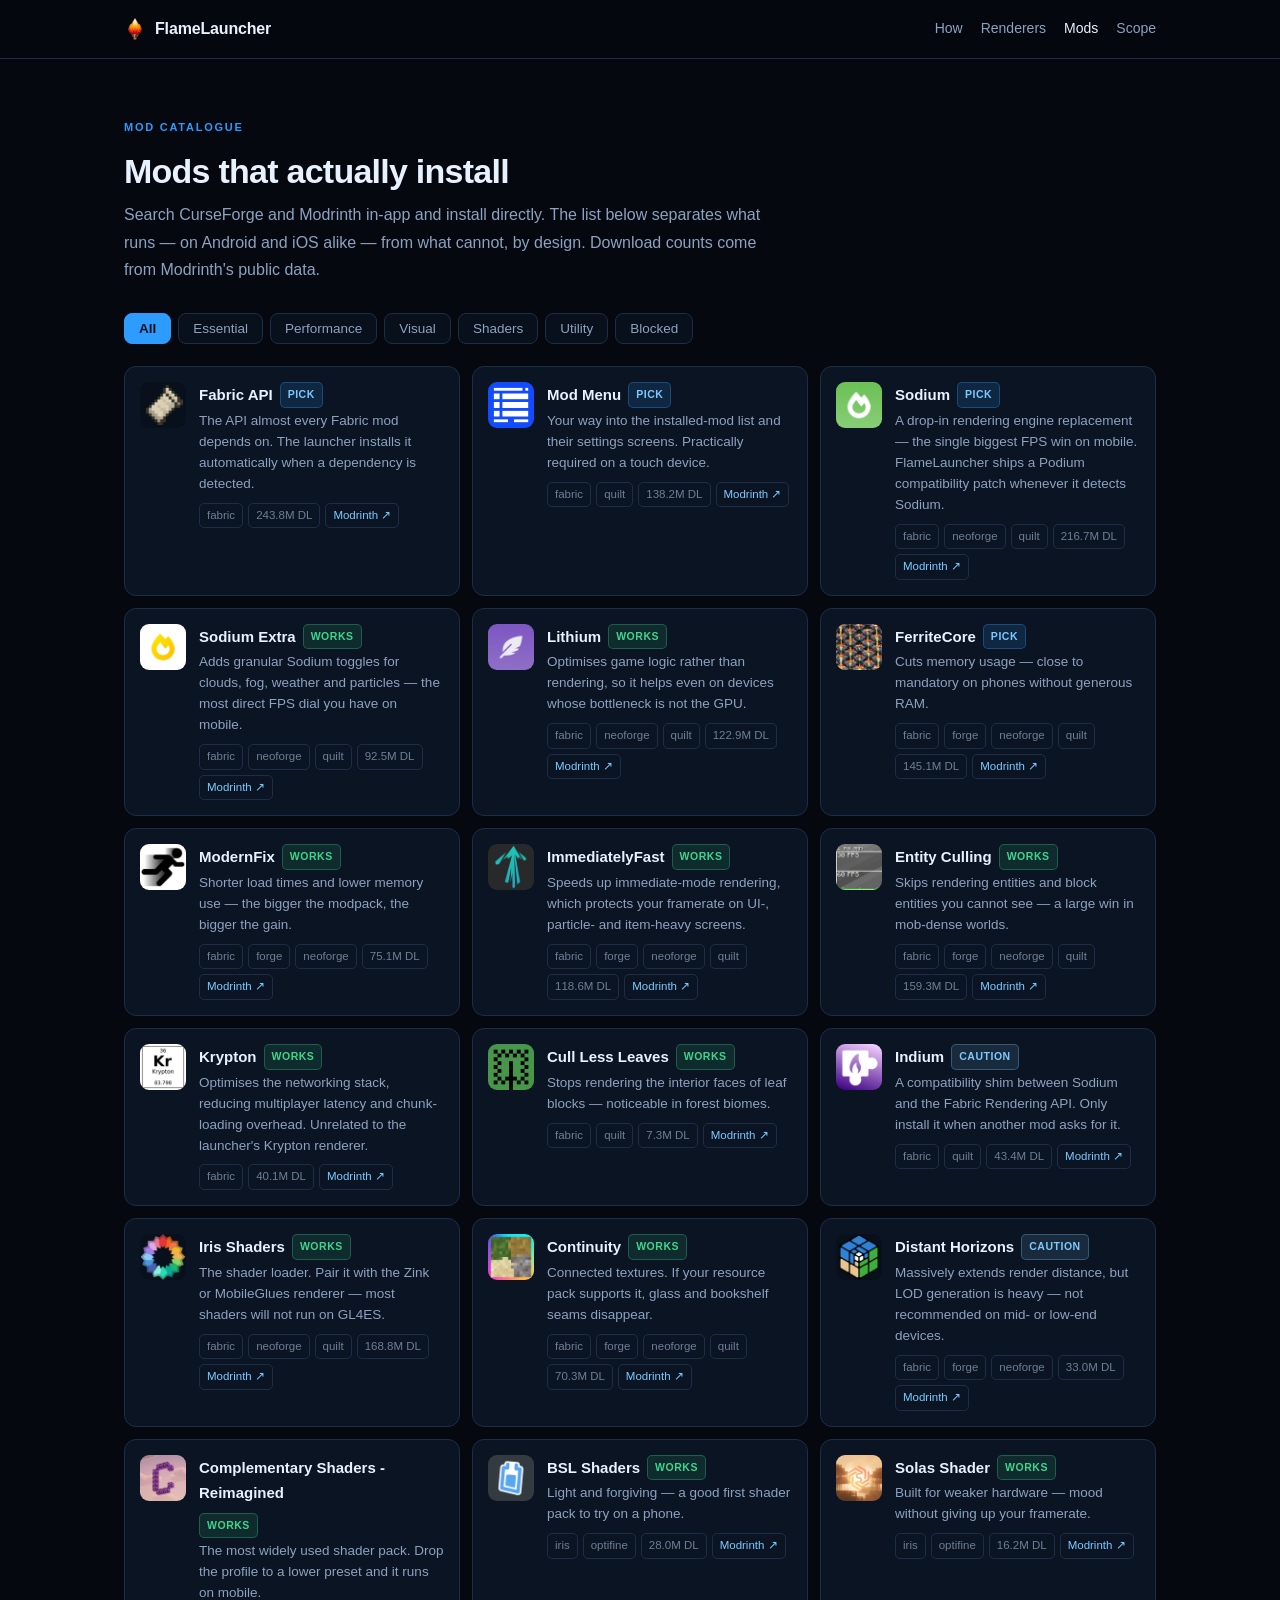
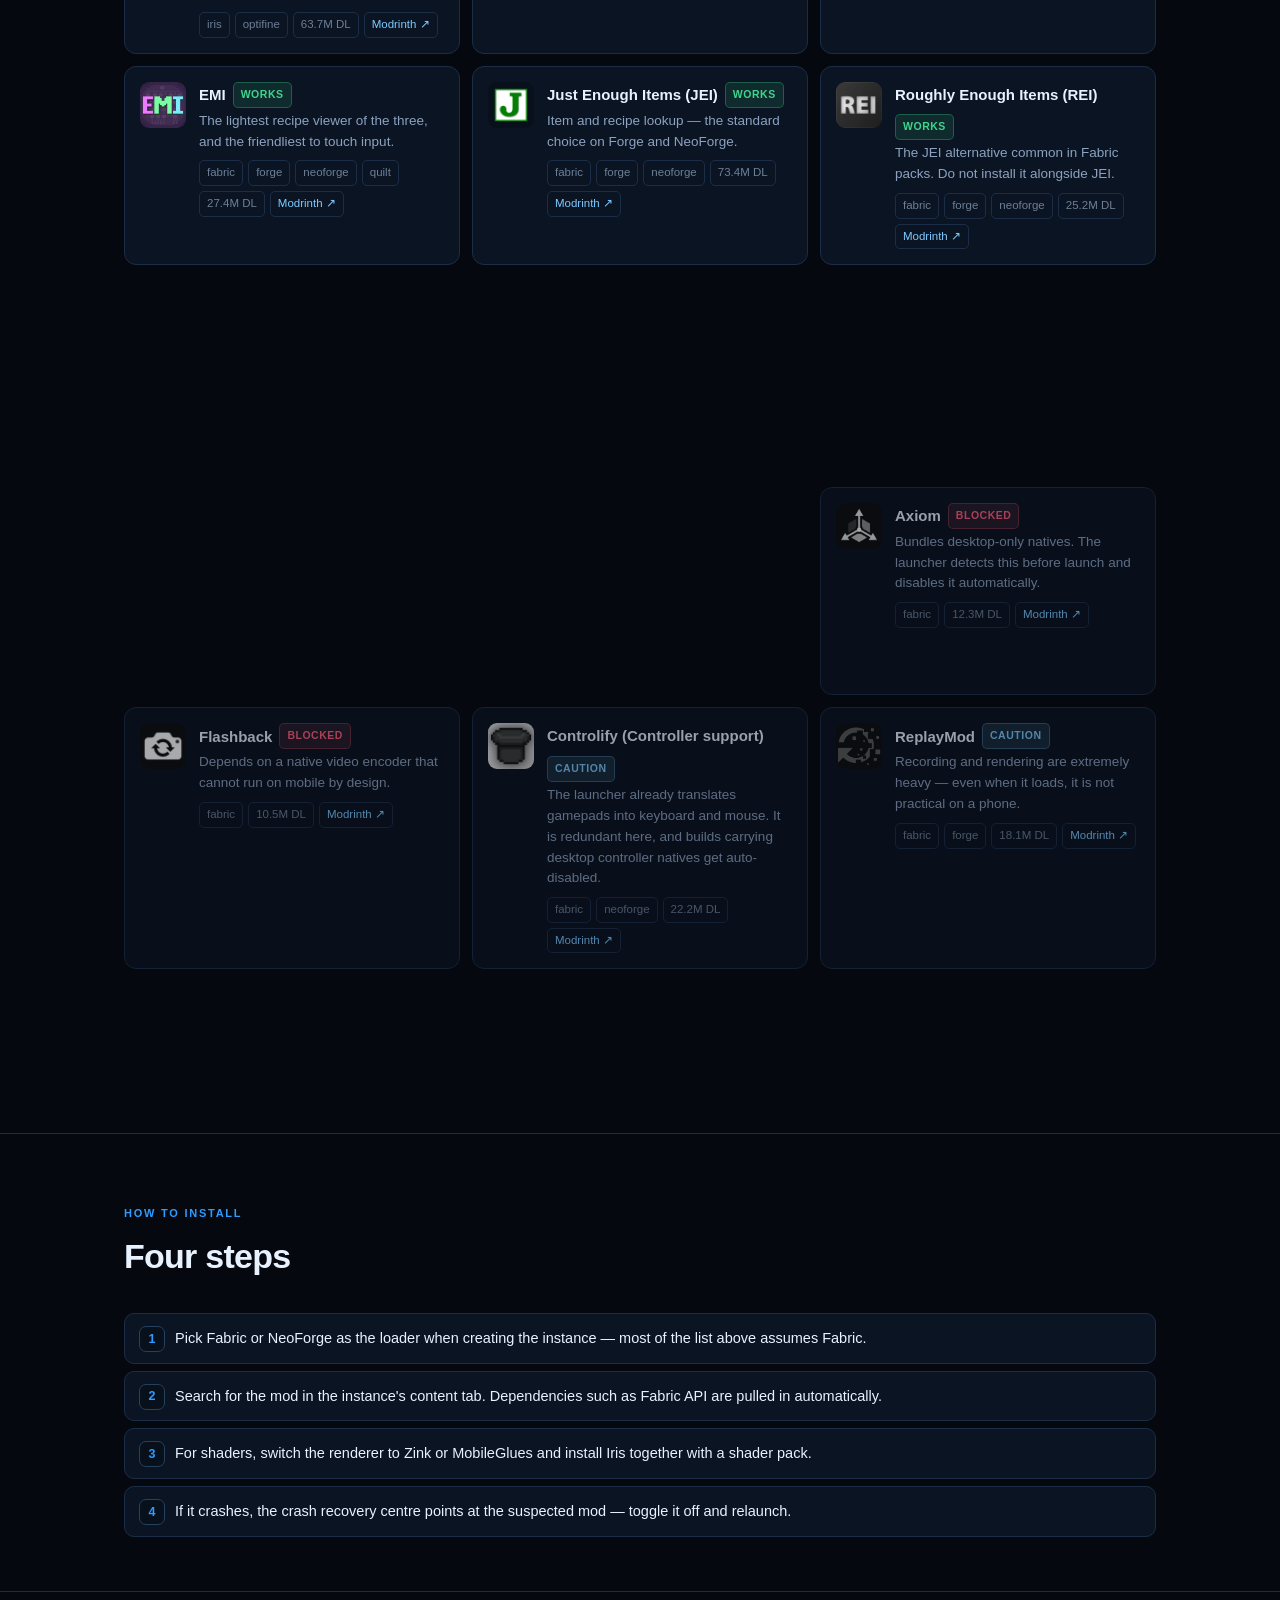
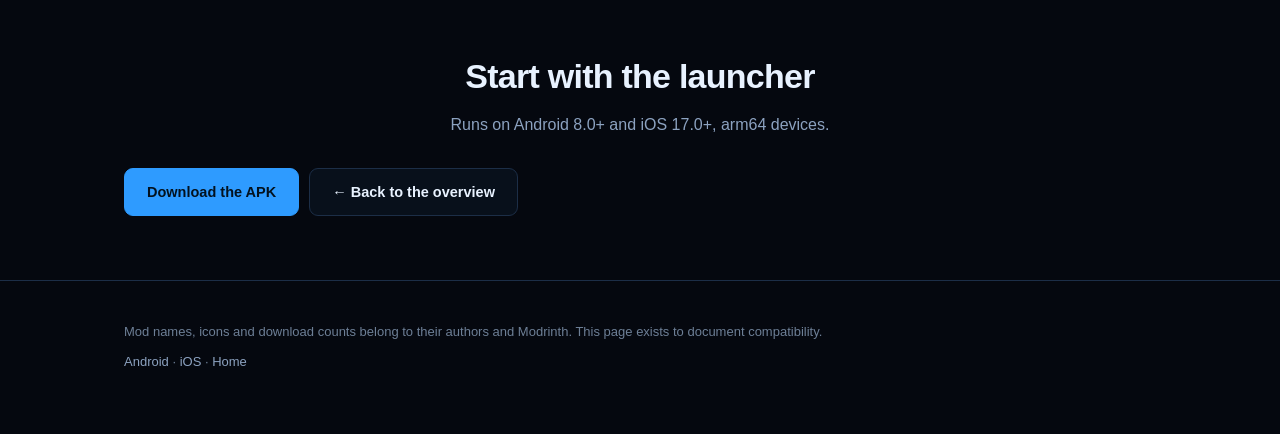
==== commit a4c5c65c: "chore: 안드로이드 저장소 이름 변경 반영 (FlameLauncher-Android → FlameLauncher) Co-Authored-By: Claude Opus 5 <nor" ====
--- a/mods.html
+++ b/mods.html
@@ -334,7 +334,7 @@
     <h2 class="rv">Start with the launcher</h2>
     <p class="lead rv" style="margin:14px auto 28px">Runs on Android 8.0+ and iOS 17.0+, arm64 devices.</p>
     <div class="cta rv">
-      <a class="btn primary" href="https://github.com/FlameLaunchers/FlameLauncher-Android/releases">Download the APK</a>
+      <a class="btn primary" href="https://github.com/FlameLaunchers/FlameLauncher/releases">Download the APK</a>
       <a class="btn ghost" href="./">← Back to the overview</a>
     </div>
   </div>
@@ -342,7 +342,7 @@
 
 <footer><div class="wrap">
   <div>Mod names, icons and download counts belong to their authors and Modrinth. This page exists to document compatibility.</div>
-  <div><a href="https://github.com/FlameLaunchers/FlameLauncher-Android">Android</a> · <a href="https://github.com/FlameLaunchers/FlameLauncher-iOS">iOS</a> · <a href="./">Home</a></div>
+  <div><a href="https://github.com/FlameLaunchers/FlameLauncher">Android</a> · <a href="https://github.com/FlameLaunchers/FlameLauncher-iOS">iOS</a> · <a href="./">Home</a></div>
 </div></footer>
 
 <script src="app.js"></script>
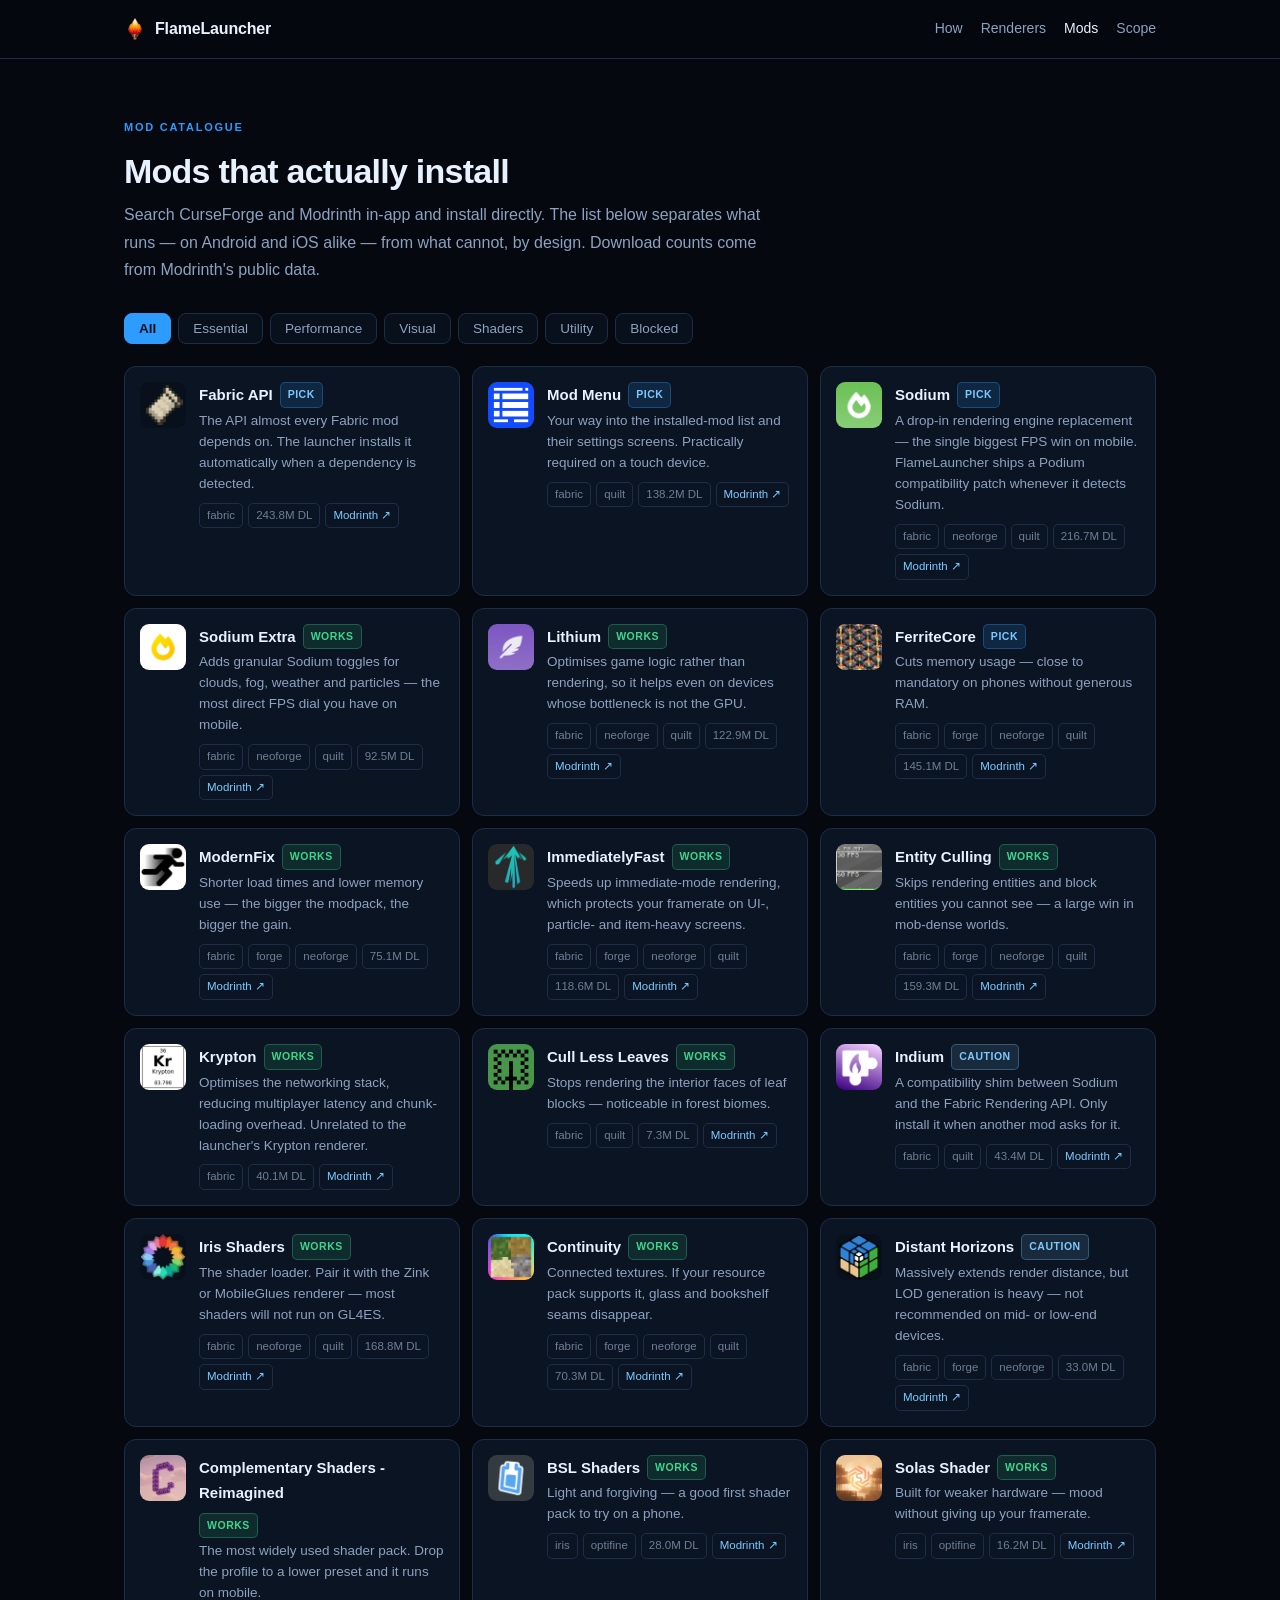
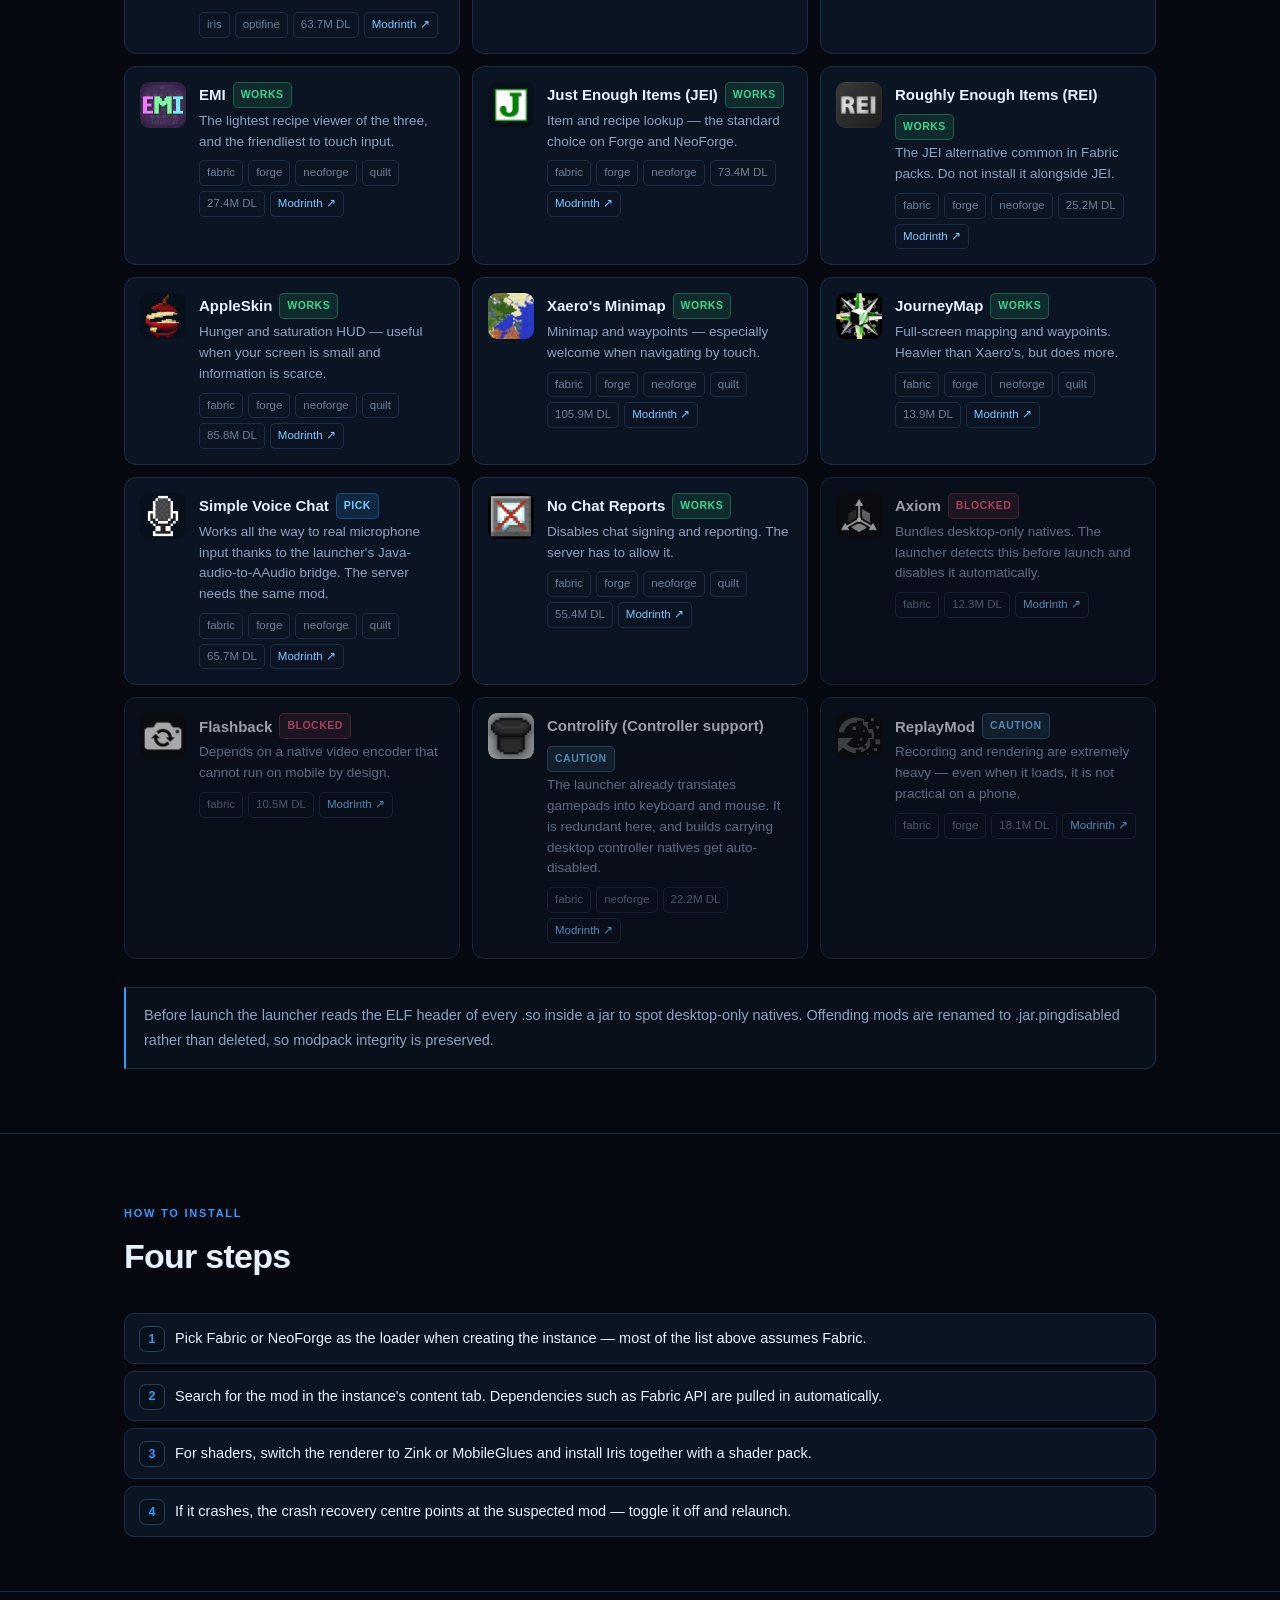
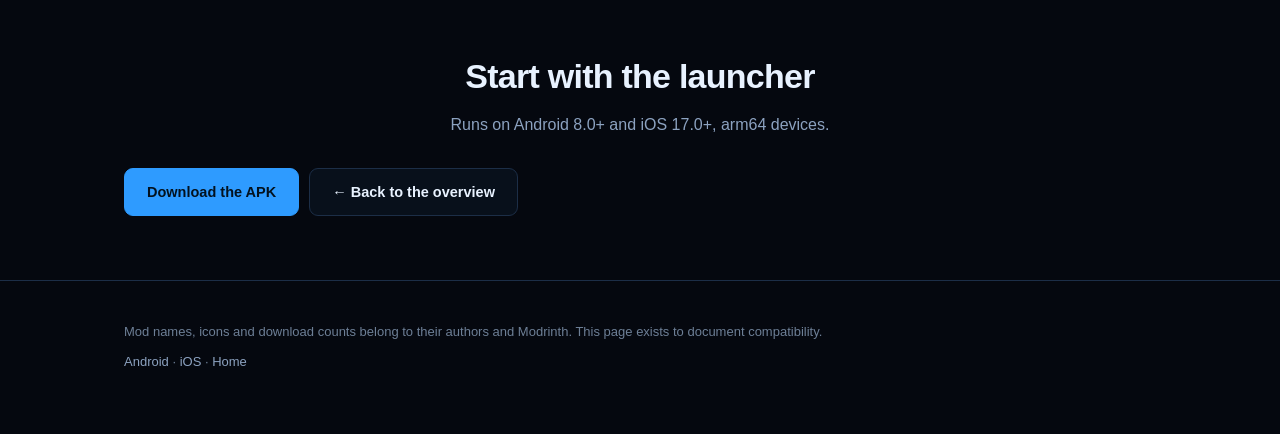
==== commit fbce3514: "Revert "chore: 안드로이드 저장소 이름 변경 반영 (FlameLauncher-Android → FlameLauncher)" This reverts commit a4c5c" ====
--- a/mods.html
+++ b/mods.html
@@ -334,7 +334,7 @@
     <h2 class="rv">Start with the launcher</h2>
     <p class="lead rv" style="margin:14px auto 28px">Runs on Android 8.0+ and iOS 17.0+, arm64 devices.</p>
     <div class="cta rv">
-      <a class="btn primary" href="https://github.com/FlameLaunchers/FlameLauncher/releases">Download the APK</a>
+      <a class="btn primary" href="https://github.com/FlameLaunchers/FlameLauncher-Android/releases">Download the APK</a>
       <a class="btn ghost" href="./">← Back to the overview</a>
     </div>
   </div>
@@ -342,7 +342,7 @@
 
 <footer><div class="wrap">
   <div>Mod names, icons and download counts belong to their authors and Modrinth. This page exists to document compatibility.</div>
-  <div><a href="https://github.com/FlameLaunchers/FlameLauncher">Android</a> · <a href="https://github.com/FlameLaunchers/FlameLauncher-iOS">iOS</a> · <a href="./">Home</a></div>
+  <div><a href="https://github.com/FlameLaunchers/FlameLauncher-Android">Android</a> · <a href="https://github.com/FlameLaunchers/FlameLauncher-iOS">iOS</a> · <a href="./">Home</a></div>
 </div></footer>
 
 <script src="app.js"></script>
